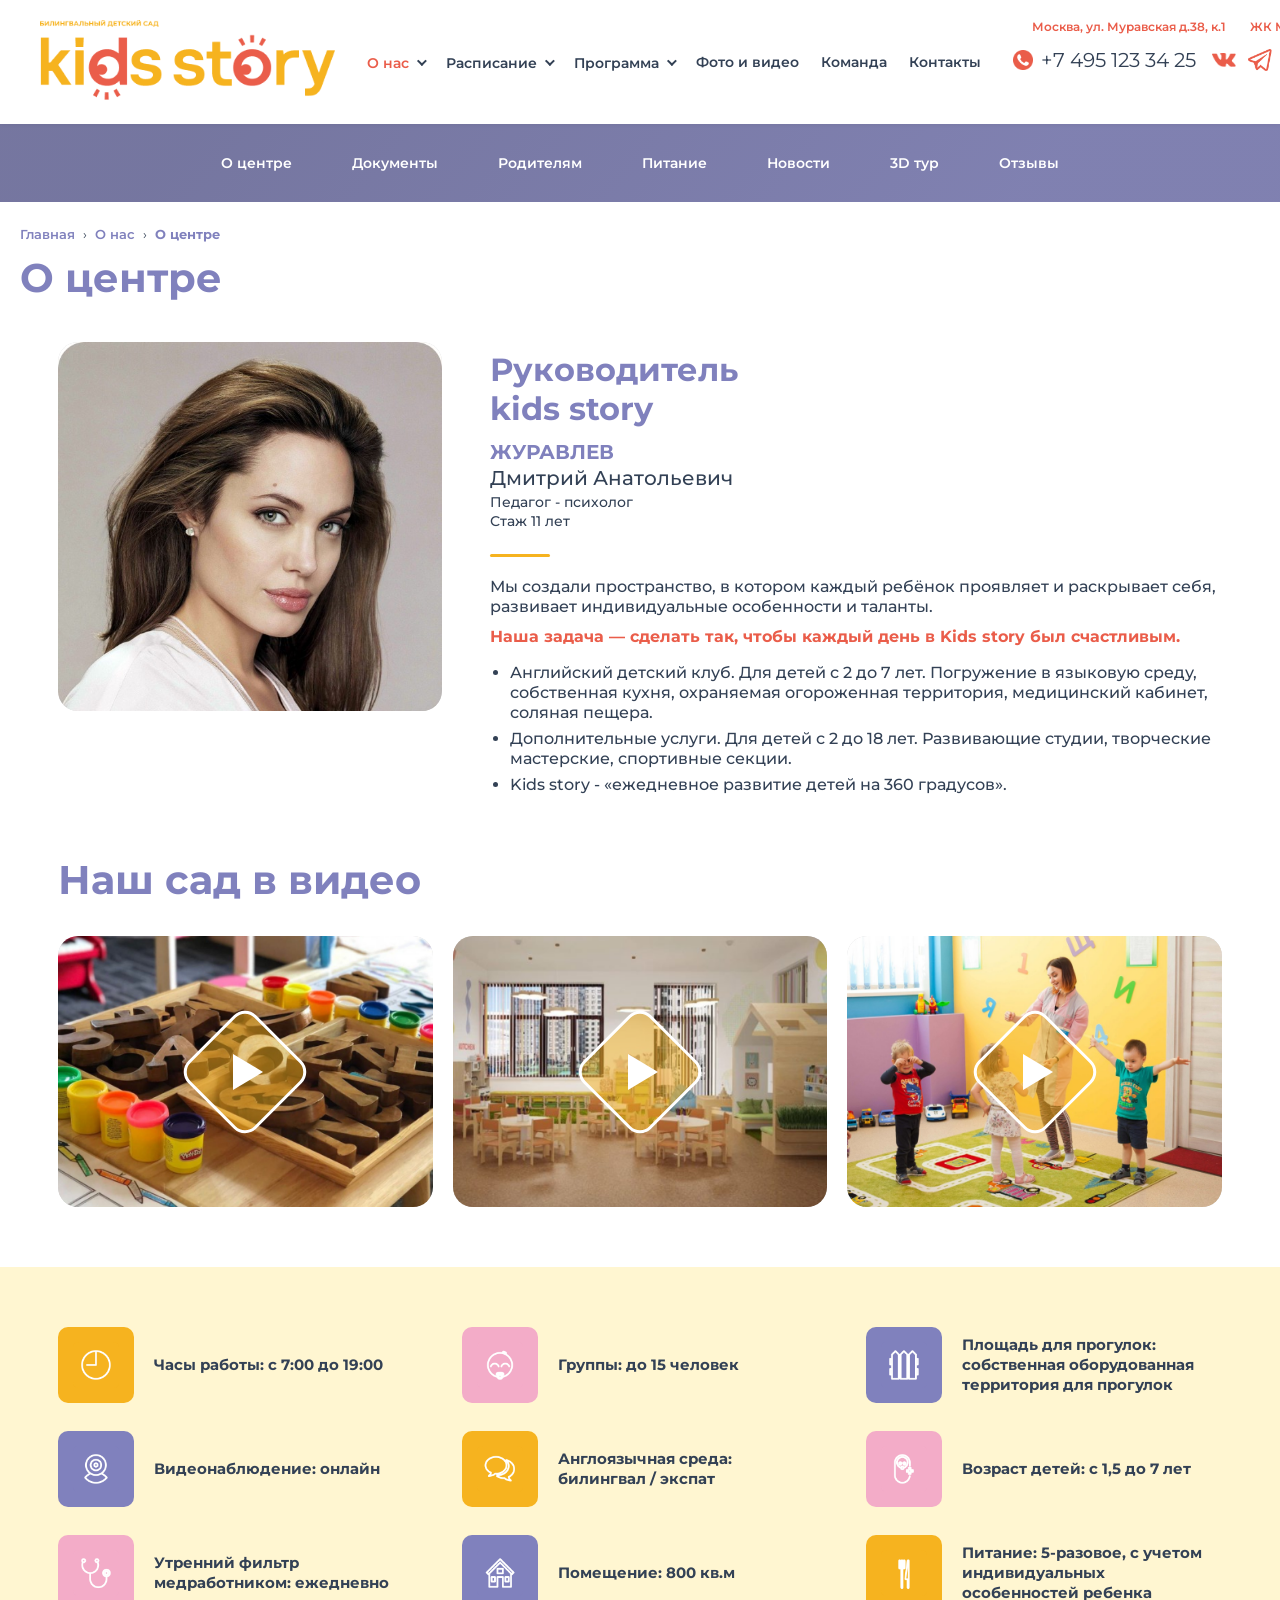
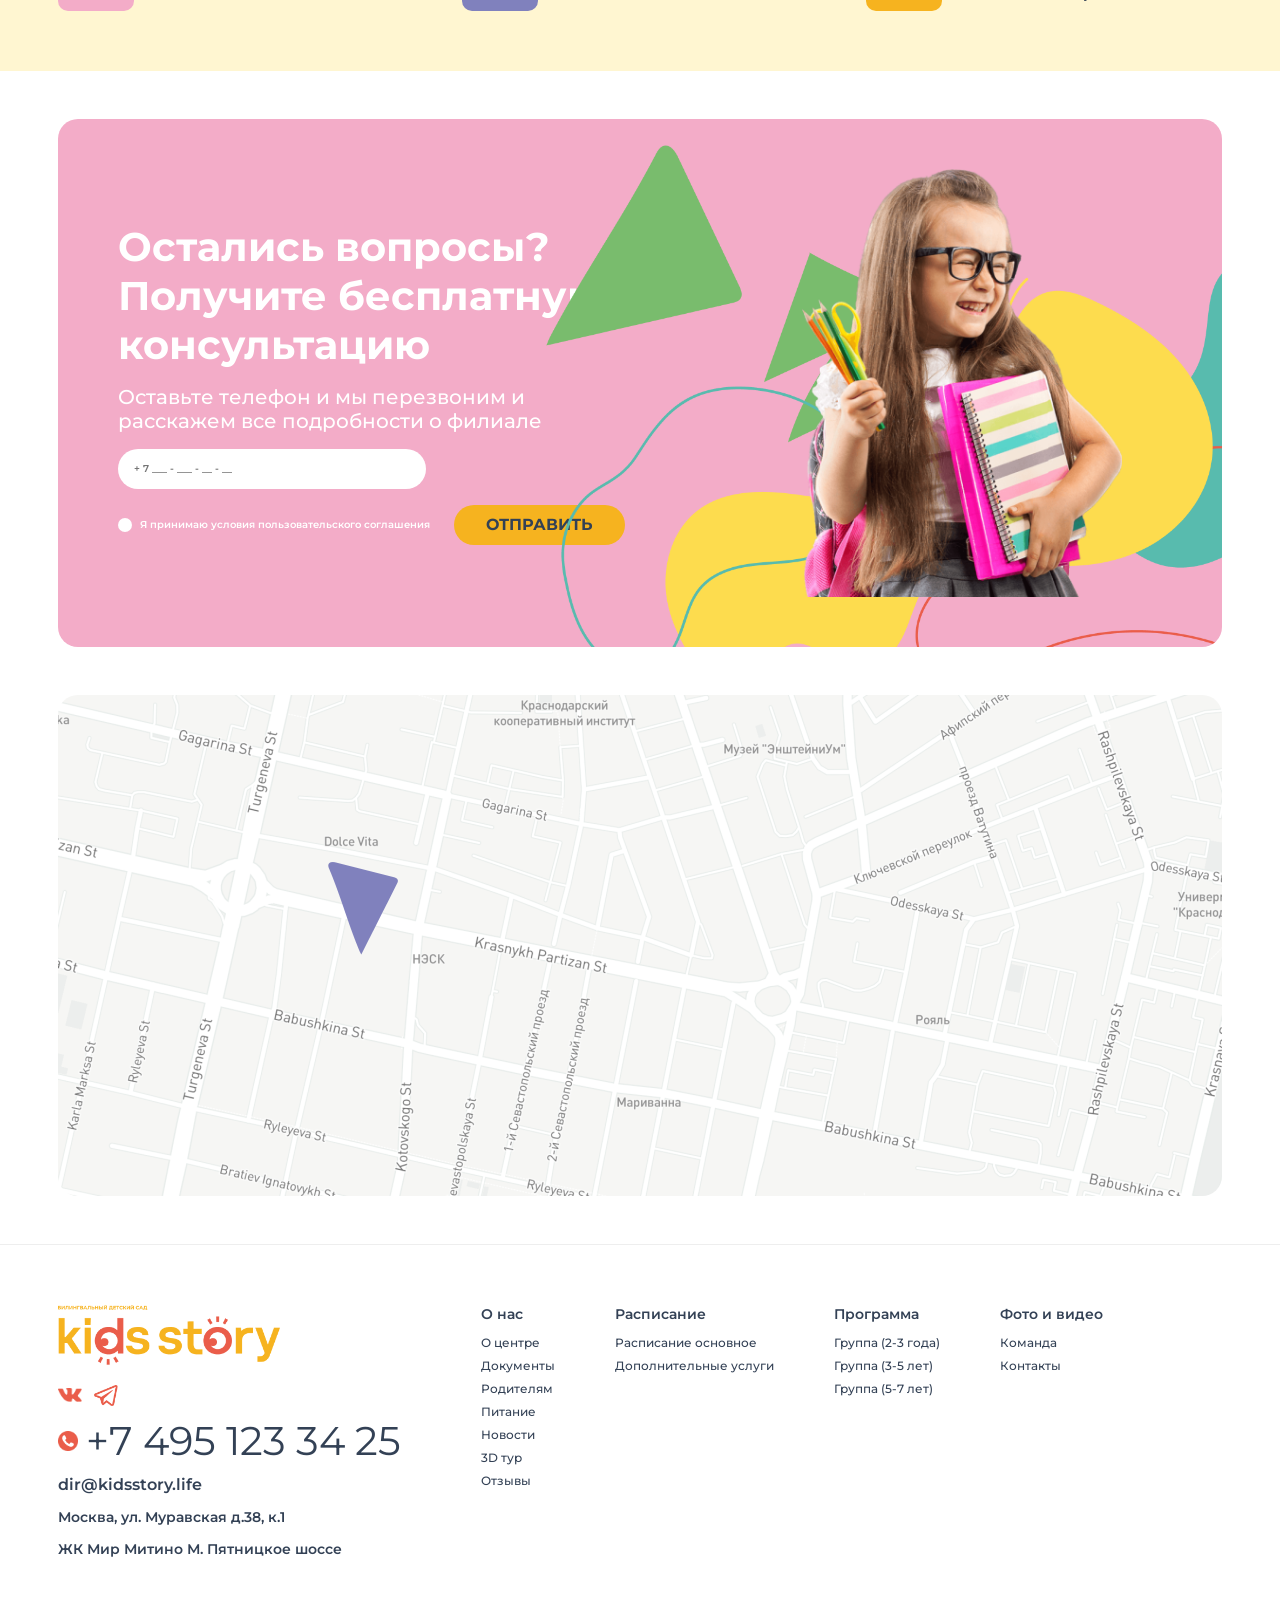
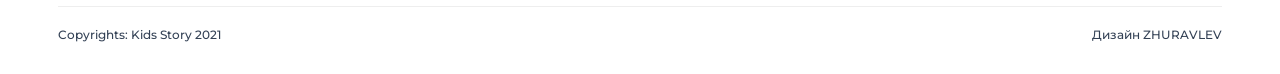
==== about.html @ 538273c3 "The website's home page has been rebuilt using DOM elements and JavaScript." ====
<!DOCTYPE html>
<html lang="ru">
  <head>
    <meta charset="UTF-8">
    <meta name="viewport" content="width=device-width, initial-scale=1.0">
    <title>О центре</title>
    <link rel="stylesheet" href="css/services.css">
    <link rel="stylesheet" href="css/about.css">
    <link
      href="https://fonts.googleapis.com/css2?family=Montserrat:wght@500;600;700&display=swap"
      rel="stylesheet">
  </head>
  <body>

    <header class="header">
      <div class="header-top">
        <div class="logo">
          <a href="index.html"><img src="images/logo.png" alt="Kids Story"></a>
        </div>
        <button class="burger" onclick="toggleMenu()"
          aria-label="Меню">&#9776;</button>
        <nav class="menu" id="mainMenu">
          <div class="menu-item has-dropdown">
            <a href="#" class="menu-link active-link">О нас<span
                class="arrow-line"></span></a>
            <div class="dropdown">
              <a href="about.html" class="dropdown-link">О центре</a>
            </div>
          </div>
          <div class="menu-item has-dropdown">
            <a href="#" class="menu-link">Расписание<span
                class="arrow-line"></span></a>
            <div class="dropdown">
              <a href="#" class="dropdown-link">Расписание основное</a>
              <a href="services.html" class="dropdown-link">Дополнительные
                услуги</a>
            </div>
          </div>
          <div class="menu-item has-dropdown">
            <a href="#" class="menu-link">Программа<span
                class="arrow-line"></span></a>
            <div class="dropdown">
              <a href="#" class="dropdown-link">Группа (2-3 года)</a>
              <a href="#" class="dropdown-link">Группа (3-5 лет)</a>
              <a href="#" class="dropdown-link">Группа (5-7 лет)</a>
            </div>
          </div>
          <a href="#" class="menu-link">Фото и видео</a>
          <a href="#" class="menu-link">Команда</a>
          <a href="#" class="menu-link">Контакты</a>
        </nav>
        <div class="header-right">
          <div class="header-addresses">
            <span class="address">Москва, ул. Муравская д.38, к.1</span>
            <span class="address">ЖК Мир Митино <span
                class="address-highlight address-highlight--blue">М. Пятницкое
                шоссе</span></span>
          </div>
          <div class="header-contacts">
            <div class="phone-block">
              <img src="images/phone-icon.png" alt class="phone-icon-img">
              <span class="phone">+7 495 123 34 25</span>
            </div>
            <div class="social-icons">
              <a href="#" class="social-link"><img src="images/vk-icon.png"
                  alt="VK" class="social-icon-img"></a>
              <a href="#" class="social-link"><img src="images/tg-icon.png"
                  alt="Telegram" class="social-icon-img"></a>
            </div>
            <a href="#" class="btn-signup">Записаться на экскурсию</a>
          </div>
          <div class="callback">
            <a href="#" class="callback-link">Заказать обратный звонок</a>
          </div>
        </div>
      </div>
    </header>

    <div class="subheader">
      <nav class="submenu">
        <a href="about.html" class="submenu-link">О центре</a>
        <a href="#" class="submenu-link">Документы</a>
        <a href="#" class="submenu-link">Родителям</a>
        <a href="#" class="submenu-link">Питание</a>
        <a href="#" class="submenu-link">Новости</a>
        <a href="#" class="submenu-link">3D тур</a>
        <a href="#" class="submenu-link">Отзывы</a>
      </nav>
    </div>

    <main>

      <section class="page-hero container">
        <div class="breadcrumb">
          <a href="index.html">Главная</a>
          <span>›</span>
          <a href="#">О нас</a>
          <span>›</span>
          <span class="breadcrumb-current">О центре</span>
        </div>
        <h1 class="page-title">О центре</h1>
      </section>

      <section class="director-section container">
        <div class="director-photo-wrap">
          <img src="images/team1.jpg" alt="Руководитель" class="director-photo">
        </div>
        <div class="director-info">
          <p class="director-role">Руководитель<br>kids story</p>
          <p class="director-name-last">ЖУРАВЛЕВ</p>
          <p class="director-name-first">Дмитрий Анатольевич</p>
          <p class="director-position">Педагог - психолог</p>
          <p class="director-exp">Стаж 11 лет</p>
          <div class="director-divider"></div>
          <p class="director-desc">Мы создали пространство, в котором каждый
            ребёнок проявляет и раскрывает себя, развивает индивидуальные
            особенности и таланты.</p>
          <p class="director-highlight">Наша задача — сделать так, чтобы каждый
            день в Kids story был счастливым.</p>
          <ul class="director-list">
            <li>Английский детский клуб. Для детей с 2 до 7 лет. Погружение в
              языковую среду, собственная кухня, охраняемая огороженная
              территория, медицинский кабинет, соляная пещера.</li>
            <li>Дополнительные услуги. Для детей с 2 до 18 лет. Развивающие
              студии, творческие мастерские, спортивные секции.</li>
            <li>Kids story - «ежедневное развитие детей на 360 градусов».</li>
          </ul>
        </div>
      </section>

      <section class="video-section container">
        <h2 class="section-heading">Наш сад в видео</h2>
        <div class="video-grid">
          <div class="video-card">
            <img src="images/vid1.png" alt="Видео 1">
            <div class="play-btn">
              <div class="play-diamond"></div>
              <div class="play-arrow"></div>
            </div>
          </div>
          <div class="video-card">
            <img src="images/vid2.png" alt="Видео 2">
            <div class="play-btn">
              <div class="play-diamond"></div>
              <div class="play-arrow"></div>
            </div>
          </div>
          <div class="video-card">
            <img src="images/vid3.png" alt="Видео 3">
            <div class="play-btn">
              <div class="play-diamond"></div>
              <div class="play-arrow"></div>
            </div>
          </div>
        </div>
      </section>

      <section class="about-features-wrap">
        <div class="about-features container">
          <div class="info-grid">
            <div class="info-item">
              <div class="info-icon info-icon--yellow"><img
                  src="images/icon-clock.png" alt></div>
              <span>Часы работы: с 7:00 до 19:00</span>
            </div>
            <div class="info-item">
              <div class="info-icon info-icon--pink"><img
                  src="images/icon-group.png" alt></div>
              <span>Группы: до 15 человек</span>
            </div>
            <div class="info-item">
              <div class="info-icon info-icon--purple"><img
                  src="images/icon-area.png" alt></div>
              <span>Площадь для прогулок: собственная оборудованная территория
                для прогулок</span>
            </div>
            <div class="info-item">
              <div class="info-icon info-icon--purple"><img
                  src="images/icon-camera.png" alt></div>
              <span>Видеонаблюдение: онлайн</span>
            </div>
            <div class="info-item">
              <div class="info-icon info-icon--yellow"><img
                  src="images/icon-english.png" alt></div>
              <span>Англоязычная среда: билингвал / экспат</span>
            </div>
            <div class="info-item">
              <div class="info-icon info-icon--pink"><img
                  src="images/icon-age.png" alt></div>
              <span>Возраст детей: с 1,5 до 7 лет</span>
            </div>
            <div class="info-item">
              <div class="info-icon info-icon--pink"><img
                  src="images/icon-medical.png" alt></div>
              <span>Утренний фильтр медработником: ежедневно</span>
            </div>
            <div class="info-item">
              <div class="info-icon info-icon--purple"><img
                  src="images/icon-building.png" alt></div>
              <span>Помещение: 800 кв.м</span>
            </div>
            <div class="info-item">
              <div class="info-icon info-icon--yellow"><img
                  src="images/icon-food.png" alt></div>
              <span>Питание: 5-разовое, с учетом индивидуальных особенностей
                ребенка</span>
            </div>
          </div>
        </div>
      </section>

      <section class="questions about-questions">
        <div class="questions-inner">
          <div class="questions-left">
            <h2 class="questions-title questions-title--white">Остались вопросы?
              Получите бесплатную консультацию</h2>
            <p class="questions-desc questions-desc--white">Оставьте телефон и
              мы перезвоним и расскажем все подробности о филиале</p>
            <input type="tel" class="questions-input"
              placeholder="+ 7 ___ - ___ - __ - __">
            <div class="questions-row">
              <div class="questions-checkbox" onclick="toggleCheckbox(this)">
                <span
                  class="checkbox-dot checkbox-dot--toggle checkbox-dot--white-empty"></span>
                <span class="checkbox-label">Я принимаю условия
                  пользовательского соглашения</span>
              </div>
              <button
                class="questions-btn questions-btn--yellow">ОТПРАВИТЬ</button>
            </div>
          </div>
          <div class="questions-right about-cta-right">
            <img src="images/shapes5.png" alt class="questions-shapes">
            <img src="images/girl3.png" alt class="questions-img">
          </div>
        </div>
      </section>

      <section class="map-section">
        <div class="map-wrap">
          <img src="images/map.png" alt="Карта" class="map-img">
        </div>
      </section>

    </main>

    <footer class="footer">
      <div class="footer-inner">
        <div class="footer-left">
          <div class="footer-logo">
            <a href="index.html"><img src="images/logo.png"
                alt="Kids Story"></a>
          </div>
          <div class="footer-social">
            <a href="#" class="social-link"><img src="images/vk-icon.png"
                alt="VK" class="social-icon-img"></a>
            <a href="#" class="social-link"><img src="images/tg-icon.png"
                alt="Telegram" class="social-icon-img"></a>
          </div>
          <div class="footer-phone-block">
            <img src="images/phone-icon.png" alt class="phone-icon-img">
            <span class="footer-phone">+7 495 123 34 25</span>
          </div>
          <p class="footer-email">dir@kidsstory.life</p>
          <p class="footer-addr">Москва, ул. Муравская д.38, к.1</p>
          <p class="footer-addr">ЖК Мир Митино М. Пятницкое шоссе</p>
        </div>
        <div class="footer-nav">
          <div class="footer-nav-col">
            <p class="footer-nav-title">О нас</p>
            <a href="about.html">О центре</a>
            <a href="#">Документы</a>
            <a href="#">Родителям</a>
            <a href="#">Питание</a>
            <a href="#">Новости</a>
            <a href="#">3D тур</a>
            <a href="#">Отзывы</a>
          </div>
          <div class="footer-nav-col">
            <p class="footer-nav-title">Расписание</p>
            <a href="#">Расписание основное</a>
            <a href="services.html">Дополнительные услуги</a>
          </div>
          <div class="footer-nav-col">
            <p class="footer-nav-title">Программа</p>
            <a href="#">Группа (2-3 года)</a>
            <a href="#">Группа (3-5 лет)</a>
            <a href="#">Группа (5-7 лет)</a>
          </div>
          <div class="footer-nav-col">
            <p class="footer-nav-title">Фото и видео</p>
            <a href="#">Команда</a>
            <a href="#">Контакты</a>
          </div>
        </div>
      </div>
      <div class="footer-bottom">
        <span>Copyrights: Kids Story 2021</span>
        <span>Дизайн ZHURAVLEV</span>
      </div>
    </footer>

    <script>
    function toggleCheckbox(el) {
      var dot = el.querySelector('.checkbox-dot--toggle');
      dot.classList.toggle('checkbox-dot--checked');
    }
    function toggleMenu() {
      document.getElementById('mainMenu').classList.toggle('open');
    }
    document.querySelectorAll('.menu-item').forEach(function(item) {
      var timeout;
      item.addEventListener('mouseenter', function() {
        clearTimeout(timeout);
        item.classList.add('open');
      });
      item.addEventListener('mouseleave', function() {
        timeout = setTimeout(function() {
          item.classList.remove('open');
        }, 100);
      });
    });
  </script>

  </body>
</html>
---- css/services.css ----
* {
  margin: 0;
  padding: 0;
  box-sizing: border-box;
}

body {
  font-family: 'Montserrat', sans-serif;
  background: #fff;
  color: #334155;
}

.container {
  max-width: 1670px;
  margin: 0 auto;
  padding: 0 58px;
}

.header {
  background: #fff;
  height: 124px;
  width: 100%;
  position: sticky;
  top: 0;
  z-index: 100;
  box-shadow: 0 1px 4px rgba(0, 0, 0, 0.06);
}

.header-top {
  display: flex;
  align-items: center;
  height: 124px;
  padding: 0 40px;
  gap: 32px;
  position: relative;
}

.logo img {
  height: 80px;
  width: auto;
}

.logo a {
  display: inline-block;
}

.burger {
  display: none;
  background: none;
  border: none;
  font-size: 28px;
  cursor: pointer;
  color: #334155;
  margin-left: auto;
  z-index: 110;
}

.menu {
  display: flex;
  align-items: center;
  gap: 22px;
  flex: 1;
}

.menu-link {
  font-weight: 600;
  font-size: 14px;
  color: #334155;
  text-decoration: none;
  display: inline-flex;
  align-items: center;
  gap: 4px;
  white-space: nowrap;
  transition: color 0.2s;
}

.menu-link:hover {
  color: #EA5D4A;
}

.arrow-line {
  display: inline-block;
  width: 7px;
  height: 7px;
  border-right: 2px solid #334155;
  border-bottom: 2px solid #334155;
  transform: rotate(45deg) translateY(-2px);
  transition: border-color 0.2s, transform 0.2s;
  margin-left: 4px;
  flex-shrink: 0;
}

.menu-link:hover .arrow-line {
  border-color: #EA5D4A;
}

.menu-item {
  position: relative;
}

.menu-item .menu-link {
  display: inline-flex;
  align-items: center;
  gap: 4px;
}

.menu-item.open .arrow-line {
  transform: rotate(225deg) translateY(2px);
  border-color: #EA5D4A;
}

.menu-item.open>.menu-link {
  color: #EA5D4A;
}

.dropdown {
  display: none;
  position: absolute;
  top: calc(100% + 8px);
  left: 0;
  background: #fff;
  border-radius: 12px;
  box-shadow: 0 8px 24px rgba(0, 0, 0, 0.12);
  padding: 6px 0;
  min-width: 200px;
  z-index: 300;
  flex-direction: column;
}

.menu-item.open .dropdown {
  display: flex;
}

.dropdown-link {
  display: block;
  padding: 10px 20px;
  font-weight: 600;
  font-size: 13px;
  color: #334155;
  text-decoration: none;
  white-space: nowrap;
  transition: color 0.15s, background 0.15s;
}

.dropdown-link:hover {
  color: #EA5D4A;
  background: #FFF6D1;
}

.header-right {
  display: flex;
  flex-direction: column;
  align-items: flex-end;
  gap: 4px;
  margin-left: auto;
}

.header-addresses {
  display: flex;
  gap: 24px;
  margin-bottom: 2px;
}

.address {
  font-weight: 600;
  font-size: 12px;
  color: #EA5D4A;
}

.address-highlight {
  font-weight: 700;
}

.address-highlight--blue {
  color: #0E95D3;
}

.header-contacts {
  display: flex;
  align-items: center;
  gap: 16px;
}

.phone-block {
  display: flex;
  align-items: center;
  gap: 8px;
}

.phone {
  font-size: 20px;
  font-weight: 400;
  color: #334155;
  white-space: nowrap;
}

.social-icons {
  display: flex;
  align-items: center;
  gap: 12px;
}

.social-link {
  display: inline-flex;
  align-items: center;
}

.btn-signup {
  display: inline-flex;
  align-items: center;
  justify-content: center;
  background: #8081BD;
  border-radius: 50px;
  padding: 0 20px;
  height: 40px;
  font-weight: 700;
  font-size: 12px;
  color: #fff;
  text-decoration: none;
  white-space: nowrap;
  transition: background 0.2s;
}

.btn-signup:hover {
  background: #EA5D4A;
}

.callback {
  margin-top: 2px;
}

.callback-link {
  font-weight: 700;
  font-size: 10px;
  color: #EA5D4A;
  text-decoration: none;
}

.callback-link:hover {
  text-decoration: underline;
}

.subheader {
  background: linear-gradient(130.83deg, rgba(83, 84, 136, 0.8) 14.95%, rgba(96, 97, 157, 0.8) 79.77%);
  height: 78px;
  width: 100%;
  display: flex;
  align-items: center;
  justify-content: center;
}

.submenu {
  display: flex;
  align-items: center;
  gap: 60px;
}

.submenu-link {
  font-weight: 600;
  font-size: 14px;
  color: #fff;
  text-decoration: none;
  white-space: nowrap;
  transition: opacity 0.2s;
}

.submenu-link:hover {
  opacity: 0.75;
}

.phone-icon-img {
  width: 20px;
  height: 20px;
  object-fit: contain;
}

.social-icon-img {
  width: 24px;
  height: 24px;
  object-fit: contain;
}

.page-hero {
  padding: 32px 0 28px;
  background: #fff;
}

.breadcrumb {
  display: flex;
  align-items: center;
  gap: 8px;
  font-size: 13px;
  color: #334155;
  margin-bottom: 12px;
}

.breadcrumb a {
  color: #8081BD;
  text-decoration: none;
  font-weight: 600;
}

.breadcrumb a:hover {
  text-decoration: underline;
}

.page-title {
  font-weight: 700;
  font-size: 40px;
  line-height: 1.2;
  color: #8081BD;
}

.services-full {
  padding: 0 0 0;
  margin-bottom: 80px;
}

.svc-grid {
  display: grid;
  grid-template-columns: repeat(3, 1fr);
  gap: 20px;
}

.svc-card {
  background: #FFF6D1;
  border-radius: 16px;
  overflow: hidden;
  display: flex;
  flex-direction: column;
  transition: transform 0.2s;
}

.svc-card:hover {
  transform: translateY(-4px);
}

.svc-photo {
  width: 100%;
  height: 240px;
  overflow: hidden;
  flex-shrink: 0;
  display: block;
  line-height: 0;
  font-size: 0;
}

.svc-photo img {
  width: 100%;
  height: 100%;
  object-fit: cover;
  object-position: center;
  display: block;
  vertical-align: top;
}

.svc-bottom {
  display: flex;
  align-items: flex-start;
  gap: 12px;
  padding: 18px;
  flex: 1;
}

.svc-icon {
  width: 60px;
  height: 60px;
  background: #FDDC4E;
  border-radius: 8px;
  flex-shrink: 0;
  display: flex;
  align-items: center;
  justify-content: center;
  overflow: hidden;
}

.svc-icon img {
  width: 40px;
  height: 40px;
  object-fit: contain;
}

.svc-info {
  flex: 1;
}

.svc-info h4 {
  font-weight: 700;
  font-size: 16px;
  color: #334155;
  margin-bottom: 6px;
}

.svc-info p {
  font-weight: 500;
  font-size: 13px;
  line-height: 18px;
  color: #334155;
}

.info-wave-wrap {
  background-image: url('../images/shape4.png');
  background-repeat: no-repeat;
  background-size: 100% 100%;
  padding: 80px 0 60px;
}

.wave-shape {
  display: none;
}

.info-section {
  display: none;
}

.info-grid {
  display: grid;
  grid-template-columns: repeat(3, 1fr);
  gap: 28px 48px;
}

.info-item {
  display: flex;
  align-items: center;
  gap: 20px;
  font-weight: 700;
  font-size: 15px;
  line-height: 1.35;
  color: #334155;
}

.info-icon {
  width: 76px;
  height: 76px;
  border-radius: 10px;
  flex-shrink: 0;
  display: flex;
  align-items: center;
  justify-content: center;
}

.info-icon img {
  width: 46px;
  height: 46px;
  object-fit: contain;
}

.info-icon--yellow {
  background: #F6B31F;
}

.info-icon--pink {
  background: #F3ACC8;
}

.info-icon--purple {
  background: #8081BD;
}

.questions {
  margin: 48px 58px;
  border-radius: 20px;
  overflow: hidden;
}

.questions--purple {
  background: #8081BD;
}

.questions-inner {
  display: flex;
  align-items: center;
  min-height: 385px;
  padding: 50px 60px;
  gap: 40px;
}

.questions-left {
  flex: 1;
  display: flex;
  flex-direction: column;
  gap: 16px;
}

.questions-title {
  font-weight: 700;
  font-size: 40px;
  line-height: 49px;
  color: #334155;
  max-width: 665px;
}

.questions-title--white {
  color: #fff;
}

.questions-desc {
  font-weight: 500;
  font-size: 20px;
  line-height: 24px;
  color: #334155;
  max-width: 442px;
}

.questions-desc--white {
  color: #fff;
}

.questions-input {
  width: 308px;
  height: 40px;
  border-radius: 50px;
  border: none;
  padding: 0 16px;
  font-family: 'Montserrat', sans-serif;
  font-weight: 600;
  font-size: 10px;
  color: #334155;
  background: #fff;
  outline: none;
}

.questions-row {
  display: flex;
  align-items: center;
  gap: 24px;
  flex-wrap: wrap;
}

.questions-checkbox {
  display: flex;
  align-items: center;
  gap: 8px;
  cursor: pointer;
}

.checkbox-dot {
  width: 12px;
  height: 12px;
  border-radius: 50px;
  flex-shrink: 0;
}

.checkbox-label {
  font-weight: 600;
  font-size: 10px;
  color: #fff;
}

.checkbox-dot--toggle {
  cursor: pointer;
  flex-shrink: 0;
}

.checkbox-dot--white-empty {
  width: 14px;
  height: 14px;
  border-radius: 50%;
  background: #fff;
  border: 2px solid rgba(255, 255, 255, 0.6);
}

.checkbox-dot--white-empty.checkbox-dot--checked {
  background: #EA5D4A;
  border-color: #EA5D4A;
  width: 10px;
  height: 10px;
  margin: 2px;
}

.questions-btn {
  height: 40px;
  border-radius: 50px;
  border: none;
  padding: 0 32px;
  font-family: 'Montserrat', sans-serif;
  font-weight: 700;
  font-size: 16px;
  cursor: pointer;
  transition: background 0.2s;
}

.questions-btn--yellow {
  background: #F6B31F;
  color: #334155;
}

.questions-btn--yellow:hover {
  background: #e0a418;
}

.questions-right {
  position: relative;
  width: 400px;
  flex-shrink: 0;
  display: flex;
  align-items: flex-end;
  justify-content: center;
}

.questions-img {
  width: 320px;
  object-fit: contain;
  position: relative;
  z-index: 2;
}

.questions-shapes {
  position: absolute;
  width: 1000px;
  top: -190px;
  pointer-events: none;
  z-index: 1;
}

.map-section {
  padding: 0 58px 48px;
}

.map-wrap {
  border-radius: 20px;
  overflow: hidden;
  width: 100%;
  height: 501px;
}

.map-img {
  width: 100%;
  height: 100%;
  object-fit: cover;
  display: block;
}

.footer {
  padding: 60px 58px 32px;
  border-top: 1px solid #eee;
}

.footer-inner {
  display: flex;
  gap: 80px;
  margin-bottom: 48px;
}

.footer-left {
  display: flex;
  flex-direction: column;
  gap: 14px;
  min-width: 260px;
}

.footer-logo img {
  height: 60px;
}

.footer-logo a {
  display: inline-block;
}

.footer-social {
  display: flex;
  gap: 12px;
}

.footer-phone-block {
  display: flex;
  align-items: center;
  gap: 8px;
}

.footer-phone {
  font-size: 40px;
  font-weight: 400;
  color: #334155;
  line-height: 1;
}

.footer-email {
  font-weight: 600;
  font-size: 16px;
  color: #334155;
}

.footer-addr {
  font-weight: 600;
  font-size: 14px;
  color: #334155;
}

.footer-nav {
  display: flex;
  gap: 60px;
  flex: 1;
}

.footer-nav-col {
  display: flex;
  flex-direction: column;
  gap: 8px;
}

.footer-nav-title {
  font-weight: 600;
  font-size: 14px;
  color: #334155;
  margin-bottom: 4px;
}

.footer-nav-col a {
  font-weight: 500;
  font-size: 12px;
  color: #334155;
  text-decoration: none;
  transition: color 0.2s;
}

.footer-nav-col a:hover {
  color: #EA5D4A;
}

.footer-bottom {
  display: flex;
  justify-content: space-between;
  font-weight: 500;
  font-size: 12px;
  color: #334155;
  border-top: 1px solid #eee;
  padding-top: 20px;
}

@media (max-width: 1280px) {
  .svc-grid {
    grid-template-columns: repeat(3, 1fr);
  }

  .info-grid {
    grid-template-columns: repeat(2, 1fr);
  }
}

@media (max-width: 1024px) {
  .container {
    padding: 0 24px;
  }

  .header-top {
    padding: 0 20px;
    gap: 16px;
  }

  .header-addresses {
    display: none;
  }

  .btn-signup {
    display: none;
  }

  .phone {
    font-size: 16px;
  }

  .submenu {
    gap: 24px;
    overflow-x: auto;
    padding: 0 16px;
    justify-content: flex-start;
  }

  .page-hero {
    padding: 24px 0 20px;
  }

  .page-title {
    font-size: 32px;
  }

  .svc-grid {
    grid-template-columns: repeat(2, 1fr);
  }

  .info-grid {
    grid-template-columns: repeat(2, 1fr);
  }

  .questions {
    margin: 0 24px 32px;
  }

  .questions-inner {
    padding: 32px 32px;
    flex-direction: column;
  }

  .questions-right {
    display: none;
  }

  .questions-title {
    font-size: 26px;
    line-height: 34px;
  }

  .questions-input {
    width: 100%;
  }

  .map-section {
    padding: 0 24px 32px;
  }

  .map-wrap {
    height: 360px;
  }

  .footer {
    padding: 40px 24px 24px;
  }

  .footer-inner {
    flex-direction: column;
    gap: 32px;
  }

  .footer-nav {
    flex-wrap: wrap;
    gap: 24px;
  }

  .footer-phone {
    font-size: 28px;
  }
}

@media (max-width: 768px) {
  .header {
    height: auto;
    min-height: 70px;
  }

  .header-top {
    height: auto;
    padding: 12px 16px;
    flex-wrap: wrap;
    gap: 8px;
    position: relative;
  }

  .logo img {
    height: 56px;
  }

  .burger {
    display: block;
  }

  .menu {
    display: none;
    position: absolute;
    top: 100%;
    left: 0;
    right: 0;
    flex-direction: column;
    align-items: flex-start;
    width: 100%;
    background: #fff;
    padding: 12px 0;
    gap: 0;
    border-top: 1px solid #eee;
    box-shadow: 0 8px 24px rgba(0, 0, 0, 0.12);
    z-index: 200;
  }

  .menu.open {
    display: flex;
  }

  .menu-link {
    padding: 10px 16px;
    width: 100%;
    border-bottom: 1px solid #f0f0f0;
  }

  .header-right {
    display: none;
  }

  .subheader {
    height: auto;
    padding: 12px 0;
  }

  .submenu-link {
    font-size: 12px;
  }

  .page-title {
    font-size: 26px;
  }

  .svc-grid {
    grid-template-columns: 1fr;
  }

  .info-grid {
    grid-template-columns: 1fr;
  }

  .questions {
    margin: 0 12px 24px;
  }

  .questions-inner {
    padding: 24px 20px;
  }

  .questions-title {
    font-size: 22px;
    line-height: 28px;
  }

  .questions-desc {
    font-size: 14px;
  }

  .map-wrap {
    height: 260px;
  }

  .footer-nav {
    flex-direction: column;
  }

  .footer-bottom {
    flex-direction: column;
    gap: 8px;
  }
}

@media (max-width: 480px) {
  .page-title {
    font-size: 22px;
  }

  .questions-title {
    font-size: 18px;
    line-height: 24px;
  }

  .questions-btn {
    padding: 0 20px;
    font-size: 13px;
  }

  .footer-phone {
    font-size: 18px;
  }
}
---- css/about.css ----
.director-section {
  display: flex;
  align-items: flex-start;
  gap: 48px;
  padding-top: 40px;
  padding-bottom: 60px;
}

.director-photo-wrap {
  flex-shrink: 0;
  width: 384px;
  height: 369px;
  border-radius: 20px;
  overflow: hidden;
  background: #D9D9D9;
}

.director-photo {
  width: 100%;
  height: 100%;
  object-fit: cover;
  object-position: center top;
  display: block;
}

.director-info {
  flex: 1;
  padding-top: 8px;
}

.director-role {
  font-weight: 700;
  font-size: 32px;
  line-height: 39px;
  color: #8081BD;
  margin-bottom: 12px;
}

.director-name-last {
  font-weight: 700;
  font-size: 20px;
  line-height: 24px;
  text-transform: uppercase;
  color: #8081BD;
  margin-bottom: 2px;
}

.director-name-first {
  font-weight: 500;
  font-size: 20px;
  line-height: 24px;
  color: #334155;
  margin-bottom: 4px;
}

.director-position {
  font-weight: 500;
  font-size: 14px;
  line-height: 17px;
  color: #334155;
  margin-bottom: 2px;
}

.director-exp {
  font-weight: 500;
  font-size: 14px;
  line-height: 17px;
  color: #334155;
  margin-bottom: 24px;
}

.director-divider {
  width: 60px;
  height: 3px;
  background: #F6B31F;
  border-radius: 2px;
  margin-bottom: 20px;
}

.director-desc {
  font-weight: 500;
  font-size: 16px;
  line-height: 20px;
  color: #334155;
  margin-bottom: 10px;
  max-width: 960px;
}

.director-highlight {
  font-weight: 700;
  font-size: 16px;
  line-height: 20px;
  color: #EA5D4A;
  margin-bottom: 16px;
  max-width: 960px;
}

.director-list {
  list-style: disc;
  padding-left: 20px;
  display: flex;
  flex-direction: column;
  gap: 6px;
}

.director-list li {
  font-weight: 500;
  font-size: 16px;
  line-height: 20px;
  color: #334155;
  max-width: 960px;
}

.video-section {
  padding-bottom: 60px;
}

.section-heading {
  font-weight: 700;
  font-size: 40px;
  line-height: 49px;
  color: #8081BD;
  margin-bottom: 32px;
}

.video-grid {
  display: grid;
  grid-template-columns: repeat(3, 1fr);
  gap: 20px;
}

.video-card {
  position: relative;
  border-radius: 20px;
  overflow: hidden;
  cursor: pointer;
  background: #D9D9D9;
  aspect-ratio: 460 / 333;
}

.video-card img {
  width: 100%;
  height: 100%;
  object-fit: cover;
  display: block;
  transition: transform 0.3s;
}

.video-card:hover img {
  transform: scale(1.04);
}

.page-hero {
  padding: 24px 20px 0px;
}

.play-btn {
  position: absolute;
  inset: 0;
  display: flex;
  align-items: center;
  justify-content: center;
  pointer-events: none;
}

.play-diamond {
  position: absolute;
  width: 96px;
  height: 96px;
  background: rgba(246, 179, 31, 0.48);
  border: 3px solid #fff;
  border-radius: 16px;
  transform: rotate(45deg);
}

.play-arrow {
  position: absolute;
  width: 0;
  height: 0;
  border-top: 18px solid transparent;
  border-bottom: 18px solid transparent;
  border-left: 30px solid #fff;
  margin-left: 6px;
  z-index: 2;
}

.about-features-wrap {
  background: #FFF6D1;
  padding: 60px 0;
}

.about-features .info-grid {
  display: grid;
  grid-template-columns: repeat(3, 1fr);
  gap: 28px 48px;
}

.about-features .info-item {
  display: flex;
  align-items: center;
  gap: 20px;
  font-weight: 700;
  font-size: 15px;
  line-height: 1.35;
  color: #334155;
}

.about-features .info-icon {
  width: 76px;
  height: 76px;
  border-radius: 10px;
  flex-shrink: 0;
  display: flex;
  align-items: center;
  justify-content: center;
}

.about-features .info-icon img {
  width: 46px;
  height: 46px;
  object-fit: contain;
}

.about-features .info-icon--yellow {
  background: #F6B31F;
}

.about-features .info-icon--pink {
  background: #F3ACC8;
}

.about-features .info-icon--purple {
  background: #8081BD;
}

.about-questions {
  margin: 48px 58px;
  border-radius: 20px;
  overflow: hidden;
  background: #F3ACC8;
}

.about-cta-right {
  display: flex;
}

.breadcrumb-current {
  color: #8081BD;
  font-weight: 700;
}

.active-link {
  color: #EA5D4A;
}

@media (max-width: 1024px) {
  .director-section {
    flex-direction: column;
    align-items: center;
  }

  .director-photo-wrap {
    width: 100%;
    max-width: 384px;
  }

  .video-grid {
    grid-template-columns: repeat(2, 1fr);
  }

  .about-features .info-grid {
    grid-template-columns: repeat(2, 1fr);
  }

  .about-questions {
    margin: 0 24px 32px;
  }

}

@media (max-width: 768px) {
  .director-section {
    gap: 24px;
  }

  .director-role {
    font-size: 22px;
  }

  .section-heading {
    font-size: 26px;
  }

  .video-grid {
    grid-template-columns: 1fr;
  }

  .about-features .info-grid {
    grid-template-columns: 1fr;
  }

  .about-questions {
    margin: 0 12px 24px;
  }
}

@media (max-width: 480px) {
  .director-role {
    font-size: 18px;
  }

  .section-heading {
    font-size: 20px;
  }
}
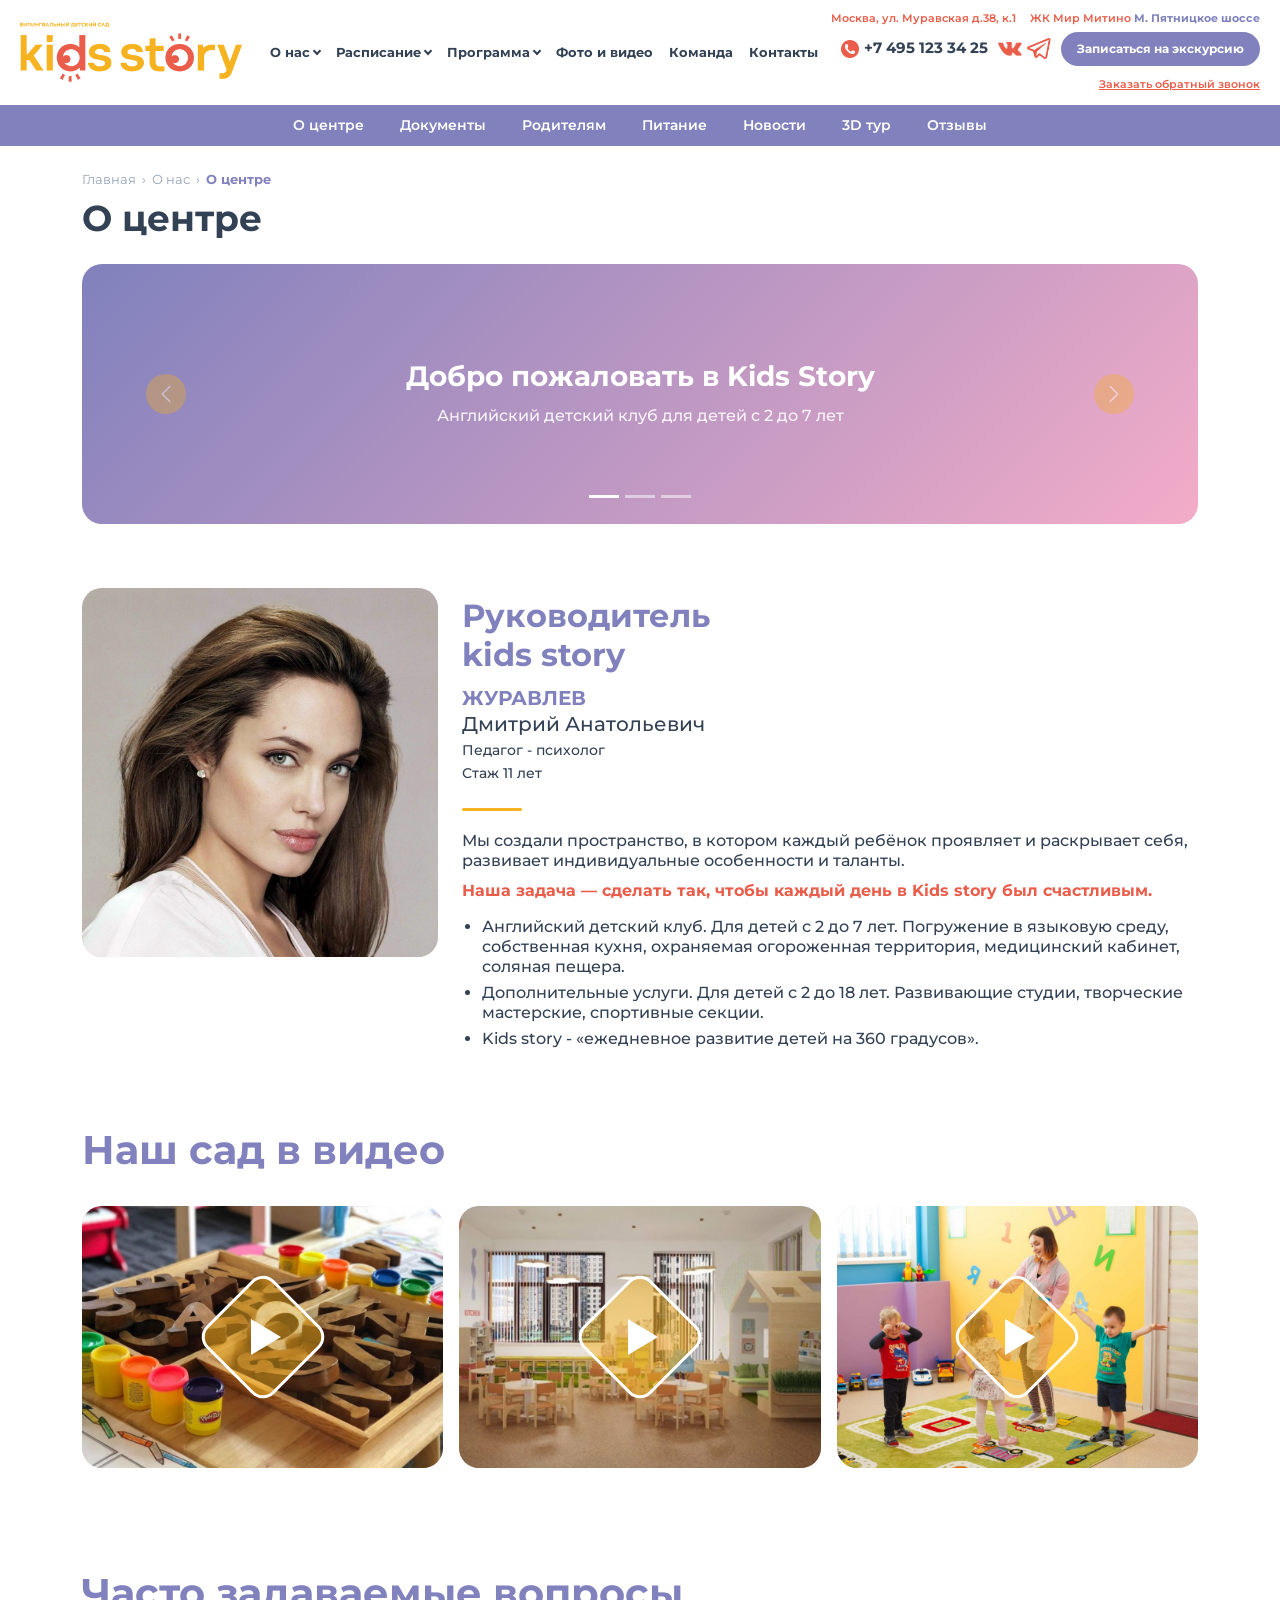
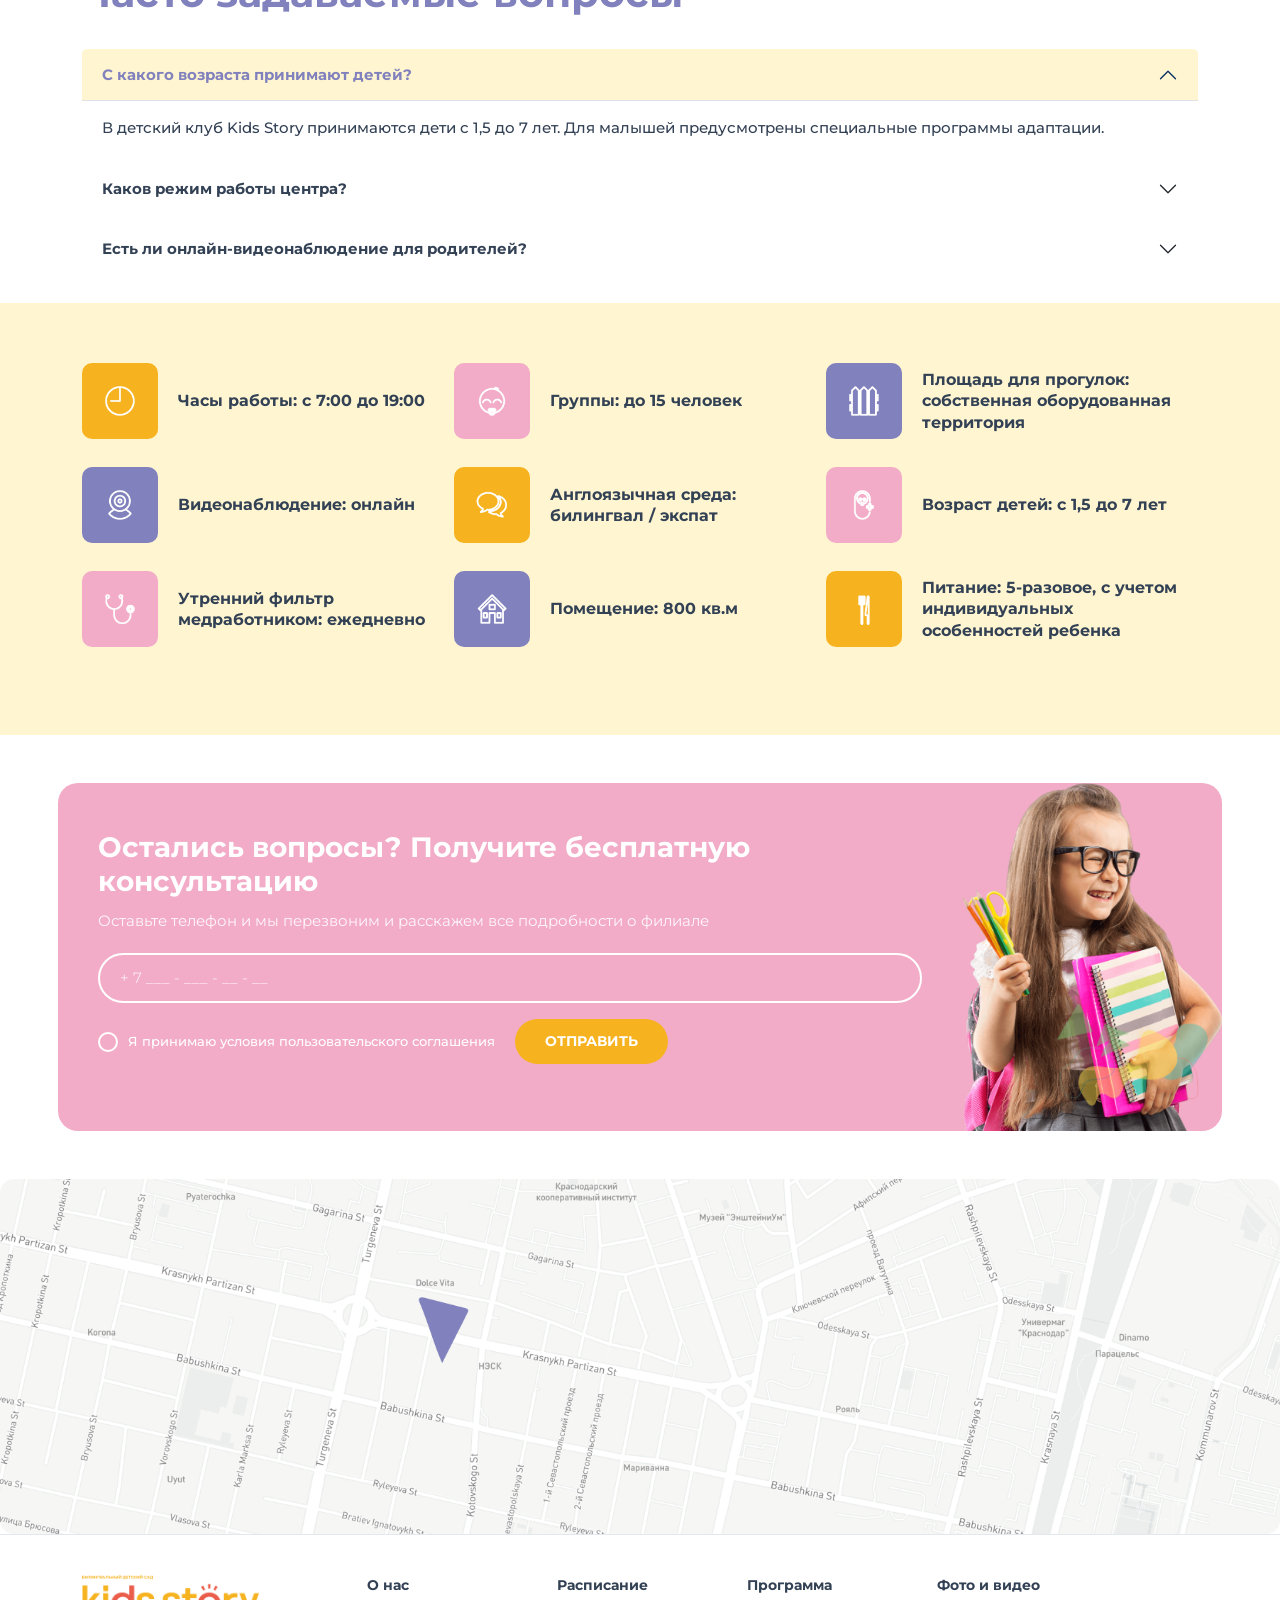
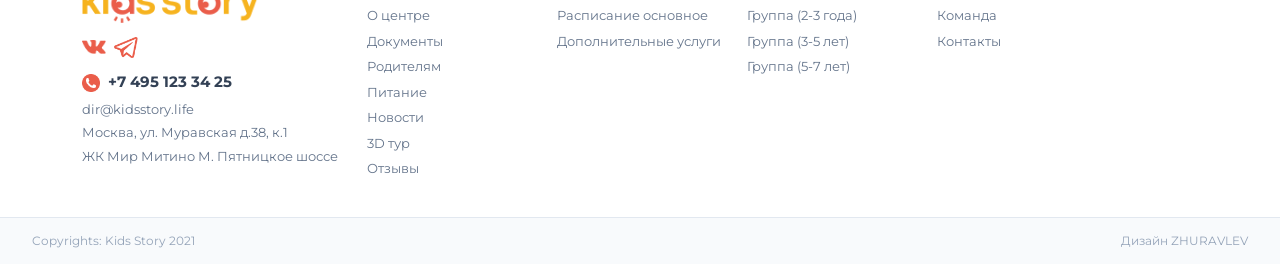
==== commit b94653ec: "All pages of the site were rewritten using Bootstrap" ====
--- a/about.html
+++ b/about.html
@@ -4,42 +4,199 @@
     <meta charset="UTF-8">
     <meta name="viewport" content="width=device-width, initial-scale=1.0">
     <title>О центре</title>
-    <link rel="stylesheet" href="css/services.css">
-    <link rel="stylesheet" href="css/about.css">
     <link
       href="https://fonts.googleapis.com/css2?family=Montserrat:wght@500;600;700&display=swap"
       rel="stylesheet">
+    <link
+      href="https://cdn.jsdelivr.net/npm/bootstrap@5.3.3/dist/css/bootstrap.min.css"
+      rel="stylesheet">
+    <style>
+    * { font-family: 'Montserrat', sans-serif; box-sizing: border-box; }
+    html, body { margin: 0; padding: 0; overflow-x: hidden; }
+
+    .header { background: #fff; box-shadow: 0 2px 8px rgba(0,0,0,0.07); }
+    .header-inner { display: flex; align-items: center; padding: 0 20px; min-height: 76px; gap: 0; }
+    .logo-wrap { flex-shrink: 0; margin-right: 20px; }
+    .logo-wrap img { height: 60px; display: block; }
+    .header-nav { flex: 1; display: flex; align-items: center; gap: 0; min-width: 0; }
+    .menu-item { position: relative; }
+    .menu-link { font-weight: 700; font-size: 13px; color: #334155; text-decoration: none; padding: 5px 8px; display: flex; align-items: center; gap: 4px; white-space: nowrap; }
+    .menu-link:hover { color: #EA5D4A; }
+    .active-link { color: #EA5D4A !important; }
+    .arrow-line { display: inline-block; width: 6px; height: 6px; border-right: 2px solid currentColor; border-bottom: 2px solid currentColor; transform: rotate(45deg); margin-top: -3px; flex-shrink: 0; }
+    .dropdown-bs { display: none; position: absolute; top: 100%; left: 0; background: #fff; box-shadow: 0 4px 16px rgba(0,0,0,0.12); border-radius: 10px; z-index: 200; min-width: 190px; padding: 8px 0; }
+    .menu-item.open .dropdown-bs { display: block; }
+    .dropdown-link { display: block; padding: 8px 18px; font-size: 13px; font-weight: 600; color: #334155; text-decoration: none; white-space: nowrap; }
+    .dropdown-link:hover { color: #EA5D4A; background: #FFF6D1; }
+    .header-right { display: flex; flex-direction: column; align-items: flex-end; gap: 5px; flex-shrink: 0; padding: 10px 0; }
+    .header-addresses { display: flex; gap: 14px; align-items: center; }
+    .address { font-size: 11px; color: #EA5D4A; font-weight: 600; white-space: nowrap; }
+    .address-highlight--blue { color: #8081BD; font-weight: 700; }
+    .header-contacts { display: flex; align-items: center; gap: 10px; }
+    .phone-block { display: flex; align-items: center; gap: 5px; }
+    .phone-icon-img { width: 18px; height: 18px; }
+    .phone { font-weight: 700; font-size: 15px; color: #334155; white-space: nowrap; }
+    .social-icons { display: flex; gap: 5px; align-items: center; }
+    .social-link { display: inline-flex; align-items: center; justify-content: center; flex-shrink: 0; }
+    .social-icon-img { width: 24px; height: 24px; object-fit: contain; flex-shrink: 0; }
+    .btn-signup { background: #8081BD; color: #fff; font-weight: 700; font-size: 12px; border-radius: 30px; padding: 8px 16px; text-decoration: none; white-space: nowrap; }
+    .btn-signup:hover { background: #6a6ba8; color: #fff; }
+    .callback-link { font-size: 11px; color: #EA5D4A; font-weight: 600; text-decoration: underline; white-space: nowrap; }
+    .burger { display: none; background: none; border: none; font-size: 24px; cursor: pointer; color: #334155; margin-left: auto; flex-shrink: 0; }
+    .mobile-menu { display: none; flex-direction: column; background: #fff; padding: 16px 24px; border-top: 1px solid #e2e8f0; }
+    .mobile-menu.open { display: flex; }
+    .mobile-menu .menu-link { padding: 10px 0; border-bottom: 1px solid #f1f5f9; font-size: 15px; }
+
+    .subheader { background: #8081BD; }
+    .submenu { display: flex; flex-wrap: wrap; justify-content: center; }
+    .submenu-link { color: #fff; font-weight: 600; font-size: 14px; padding: 10px 18px; text-decoration: none; white-space: nowrap; }
+    .submenu-link:hover { background: rgba(255,255,255,0.15); color: #fff; }
+
+    .breadcrumb-wrap { padding: 24px 0 0; }
+    .breadcrumb { display: flex; align-items: center; gap: 6px; font-size: 13px; color: #94a3b8; flex-wrap: wrap; background: none; padding: 0; margin: 0; }
+    .breadcrumb a { color: #94a3b8; text-decoration: none; }
+    .breadcrumb a:hover { color: #8081BD; }
+    .breadcrumb-current { color: #8081BD; font-weight: 700; }
+    .page-title { font-weight: 700; font-size: 36px; color: #334155; margin: 8px 0 0; }
+
+    .slide-wrap { margin-top: 16px; border-radius: 20px; overflow: hidden; }
+    .slide-item { background: linear-gradient(135deg, #8081BD 0%, #F3ACC8 100%); height: 260px; display: flex; align-items: center; justify-content: center; text-align: center; padding: 20px; }
+    .slide-item h3 { font-size: 28px; font-weight: 700; color: #fff; margin-bottom: 10px; }
+    .slide-item p { font-size: 16px; color: rgba(255,255,255,0.9); font-weight: 500; margin: 0; }
+    .carousel-control-prev-icon, .carousel-control-next-icon { background-color: rgba(246,179,31,0.7); border-radius: 50%; padding: 20px; background-size: 50%; }
+
+    .director-section { padding-top: 40px; padding-bottom: 60px; }
+    .director-photo-wrap { width: 100%; height: 369px; border-radius: 20px; overflow: hidden; background: #D9D9D9; }
+    .director-photo { width: 100%; height: 100%; object-fit: cover; object-position: center top; display: block; }
+    .director-info { padding-top: 8px; }
+    .director-role { font-weight: 700; font-size: 32px; line-height: 39px; color: #8081BD; margin-bottom: 12px; }
+    .director-name-last { font-weight: 700; font-size: 20px; line-height: 24px; text-transform: uppercase; color: #8081BD; margin-bottom: 2px; }
+    .director-name-first { font-weight: 500; font-size: 20px; line-height: 24px; color: #334155; margin-bottom: 4px; }
+    .director-position { font-weight: 500; font-size: 14px; color: #334155; margin-bottom: 2px; }
+    .director-exp { font-weight: 500; font-size: 14px; color: #334155; margin-bottom: 24px; }
+    .director-divider { width: 60px; height: 3px; background: #F6B31F; border-radius: 2px; margin-bottom: 20px; }
+    .director-desc { font-weight: 500; font-size: 16px; line-height: 20px; color: #334155; margin-bottom: 10px; }
+    .director-highlight { font-weight: 700; font-size: 16px; line-height: 20px; color: #EA5D4A; margin-bottom: 16px; }
+    .director-list { list-style: disc; padding-left: 20px; display: flex; flex-direction: column; gap: 6px; }
+    .director-list li { font-weight: 500; font-size: 16px; line-height: 20px; color: #334155; }
+
+    .video-section { padding-bottom: 60px; }
+    .section-heading { font-weight: 700; font-size: 40px; line-height: 49px; color: #8081BD; margin-bottom: 32px; }
+    .video-card { position: relative; border-radius: 20px; overflow: hidden; cursor: pointer; background: #D9D9D9; aspect-ratio: 460/333; }
+    .video-card img { width: 100%; height: 100%; object-fit: cover; display: block; transition: transform 0.3s; }
+    .video-card:hover img { transform: scale(1.04); }
+    .play-btn { position: absolute; inset: 0; display: flex; align-items: center; justify-content: center; pointer-events: none; }
+    .play-diamond { position: absolute; width: 96px; height: 96px; background: rgba(246,179,31,0.48); border: 3px solid #fff; border-radius: 16px; transform: rotate(45deg); }
+    .play-arrow { position: absolute; width: 0; height: 0; border-top: 18px solid transparent; border-bottom: 18px solid transparent; border-left: 30px solid #fff; margin-left: 6px; z-index: 2; }
+
+    .about-features-wrap { background: #FFF6D1; padding: 60px 0; }
+    .info-item { display: flex; align-items: center; gap: 20px; font-weight: 700; line-height: 1.35; color: #334155; margin-bottom: 28px; flex-wrap: nowrap; min-width: 0; }
+    .info-item span { min-width: 0; word-break: break-word; }
+    .info-icon { width: 76px; height: 76px; border-radius: 10px; flex-shrink: 0; display: flex; align-items: center; justify-content: center; }
+    .info-icon img { width: 46px; height: 46px; object-fit: contain; }
+    .info-icon--yellow { background: #F6B31F; }
+    .info-icon--pink { background: #F3ACC8; }
+    .info-icon--purple { background: #8081BD; }
+
+    .about-questions { margin: 48px 58px; border-radius: 20px; overflow: hidden; background: #F3ACC8; }
+    .questions-inner { display: flex; align-items: stretch; }
+    .questions-left { flex: 1; padding: 48px 40px; }
+    .questions-title--white { font-weight: 700; font-size: 28px; color: #fff; margin-bottom: 12px; }
+    .questions-desc--white { font-size: 15px; color: rgba(255,255,255,0.9); margin-bottom: 20px; }
+    .questions-input { width: 100%; border: 2px solid #fff; border-radius: 30px; padding: 12px 20px; font-size: 15px; background: transparent; color: #fff; outline: none; margin-bottom: 16px; font-family: inherit; }
+    .questions-input::placeholder { color: rgba(255,255,255,0.7); }
+    .questions-row { display: flex; align-items: center; gap: 20px; flex-wrap: wrap; }
+    .questions-checkbox { display: flex; align-items: center; gap: 10px; cursor: pointer; }
+    .checkbox-dot { width: 20px; height: 20px; border-radius: 50%; border: 2px solid #fff; flex-shrink: 0; display: inline-block; transition: background 0.2s; }
+    .checkbox-dot--checked { background: #fff; }
+    .checkbox-label { font-size: 13px; color: #fff; font-weight: 500; }
+    .questions-btn--yellow { background: #F6B31F; color: #fff; font-weight: 700; font-size: 14px; border: none; border-radius: 30px; padding: 12px 30px; cursor: pointer; white-space: nowrap; }
+    .questions-btn--yellow:hover { background: #e0a010; }
+    .questions-right { position: relative; min-width: 260px; display: flex; }
+    .questions-shapes { position: absolute; bottom: 0; right: 0; width: 180px; opacity: 0.5; }
+    .questions-img { width: 260px; object-fit: cover; object-position: top; }
+
+    .map-img { width: 100%; display: block; max-height: 420px; object-fit: cover; }
+
+    .footer { background: #fff; border-top: 1px solid #e2e8f0; padding-top: 40px; }
+    .footer-logo img { height: 48px; margin-bottom: 12px; }
+    .footer-social { display: flex; gap: 8px; margin-bottom: 12px; }
+    .footer-phone-block { display: flex; align-items: center; gap: 8px; margin-bottom: 6px; }
+    .footer-phone { font-weight: 700; font-size: 15px; color: #334155; }
+    .footer-email, .footer-addr { font-size: 13px; color: #64748b; margin-bottom: 4px; }
+    .footer-nav-title { font-weight: 700; font-size: 14px; color: #334155; margin-bottom: 10px; }
+    .footer-nav-col a { display: block; font-size: 13px; color: #64748b; text-decoration: none; margin-bottom: 6px; }
+    .footer-nav-col a:hover { color: #8081BD; }
+    .footer-bottom { background: #f8fafc; border-top: 1px solid #e2e8f0; padding: 14px 32px; display: flex; justify-content: space-between; flex-wrap: wrap; gap: 8px; font-size: 12px; color: #94a3b8; margin-top: 32px; }
+
+    .modal-header { background: #8081BD; }
+    .modal-title { color: #fff; font-weight: 700; }
+    .btn-close-white { filter: invert(1); }
+    .modal-body label { font-weight: 600; font-size: 14px; color: #334155; }
+    .modal-footer .btn-primary { background: #F6B31F; border-color: #F6B31F; font-weight: 700; border-radius: 30px; padding: 10px 28px; }
+    .modal-footer .btn-primary:hover { background: #e0a010; border-color: #e0a010; }
+
+    .faq-section { padding: 40px 0 20px; }
+    .accordion-button { font-weight: 700; font-size: 15px; color: #334155; }
+    .accordion-button:not(.collapsed) { color: #8081BD; background: #FFF6D1; }
+    .accordion-button:focus { box-shadow: none; }
+
+    @media (max-width: 1025px) {
+      .director-photo-wrap { height: auto; aspect-ratio: 4/3; }
+      .about-questions { margin: 0 24px 32px; }
+      .questions-right { display: none; }
+      .logo-wrap img { height: 40px; }
+      .menu-link { font-size: 8px;}
+    }
+    @media (max-width: 768px) {
+      .header-inner { padding: 10px 16px; min-height: auto; }
+      .header-nav { display: none !important; }
+      .burger { display: block; }
+      .header-right { display: none !important; }
+      .logo-wrap { margin-right: 0; }
+      .director-role { font-size: 22px; }
+      .section-heading { font-size: 26px; }
+      .about-questions { margin: 0 12px 24px; }
+      .questions-left { padding: 28px 20px; }
+      .questions-title--white { font-size: 20px; }
+    }
+    @media (max-width: 480px) {
+      .director-role { font-size: 18px; }
+      .section-heading { font-size: 20px; }
+      .page-title { font-size: 26px; }
+    }
+  </style>
   </head>
   <body>
 
     <header class="header">
-      <div class="header-top">
-        <div class="logo">
+      <div class="header-inner">
+        <div class="logo-wrap">
           <a href="index.html"><img src="images/logo.png" alt="Kids Story"></a>
         </div>
-        <button class="burger" onclick="toggleMenu()"
-          aria-label="Меню">&#9776;</button>
-        <nav class="menu" id="mainMenu">
-          <div class="menu-item has-dropdown">
-            <a href="#" class="menu-link active-link">О нас<span
+
+        <nav class="header-nav d-none d-lg-flex" id="mainMenu">
+          <div class="menu-item">
+            <a href="#" class="menu-link">О нас <span
                 class="arrow-line"></span></a>
-            <div class="dropdown">
+            <div class="dropdown-bs">
               <a href="about.html" class="dropdown-link">О центре</a>
-            </div>
-          </div>
-          <div class="menu-item has-dropdown">
-            <a href="#" class="menu-link">Расписание<span
+              <a href="parents.html" class="dropdown-link">Родителям</a>
+            </div>
+          </div>
+          <div class="menu-item">
+            <a href="#" class="menu-link">Расписание <span
                 class="arrow-line"></span></a>
-            <div class="dropdown">
+            <div class="dropdown-bs">
               <a href="#" class="dropdown-link">Расписание основное</a>
               <a href="services.html" class="dropdown-link">Дополнительные
                 услуги</a>
             </div>
           </div>
-          <div class="menu-item has-dropdown">
-            <a href="#" class="menu-link">Программа<span
+          <div class="menu-item">
+            <a href="#" class="menu-link">Программа <span
                 class="arrow-line"></span></a>
-            <div class="dropdown">
+            <div class="dropdown-bs">
               <a href="#" class="dropdown-link">Группа (2-3 года)</a>
               <a href="#" class="dropdown-link">Группа (3-5 лет)</a>
               <a href="#" class="dropdown-link">Группа (5-7 лет)</a>
@@ -49,12 +206,12 @@
           <a href="#" class="menu-link">Команда</a>
           <a href="#" class="menu-link">Контакты</a>
         </nav>
-        <div class="header-right">
+
+        <div class="header-right d-none d-lg-flex">
           <div class="header-addresses">
             <span class="address">Москва, ул. Муравская д.38, к.1</span>
             <span class="address">ЖК Мир Митино <span
-                class="address-highlight address-highlight--blue">М. Пятницкое
-                шоссе</span></span>
+                class="address-highlight--blue">М. Пятницкое шоссе</span></span>
           </div>
           <div class="header-contacts">
             <div class="phone-block">
@@ -67,169 +224,327 @@
               <a href="#" class="social-link"><img src="images/tg-icon.png"
                   alt="Telegram" class="social-icon-img"></a>
             </div>
-            <a href="#" class="btn-signup">Записаться на экскурсию</a>
-          </div>
-          <div class="callback">
+            <a href="#" class="btn-signup" data-bs-toggle="modal"
+              data-bs-target="#excursionModal">Записаться на экскурсию</a>
+          </div>
+          <div>
             <a href="#" class="callback-link">Заказать обратный звонок</a>
           </div>
         </div>
+
+        <button class="burger d-lg-none" onclick="toggleMobileMenu()"
+          aria-label="Меню">&#9776;</button>
+      </div>
+
+      <div class="mobile-menu d-lg-none" id="mobileMenu">
+        <a href="about.html" class="menu-link active-link">О центре</a>
+        <a href="parents.html" class="menu-link">Родителям</a>
+        <a href="#" class="menu-link">Расписание основное</a>
+        <a href="services.html" class="menu-link">Дополнительные услуги</a>
+        <a href="#" class="menu-link">Группа (2-3 года)</a>
+        <a href="#" class="menu-link">Группа (3-5 лет)</a>
+        <a href="#" class="menu-link">Группа (5-7 лет)</a>
+        <a href="#" class="menu-link">Фото и видео</a>
+        <a href="#" class="menu-link">Команда</a>
+        <a href="#" class="menu-link">Контакты</a>
+        <a href="#" class="btn-signup mt-2 d-inline-block"
+          data-bs-toggle="modal" data-bs-target="#excursionModal">Записаться на
+          экскурсию</a>
       </div>
     </header>
 
     <div class="subheader">
-      <nav class="submenu">
-        <a href="about.html" class="submenu-link">О центре</a>
-        <a href="#" class="submenu-link">Документы</a>
-        <a href="#" class="submenu-link">Родителям</a>
-        <a href="#" class="submenu-link">Питание</a>
-        <a href="#" class="submenu-link">Новости</a>
-        <a href="#" class="submenu-link">3D тур</a>
-        <a href="#" class="submenu-link">Отзывы</a>
-      </nav>
+      <div class="container-fluid px-3 px-md-4">
+        <nav class="submenu">
+          <a href="about.html" class="submenu-link">О центре</a>
+          <a href="#" class="submenu-link d-none d-sm-inline">Документы</a>
+          <a href="parents.html" class="submenu-link">Родителям</a>
+          <a href="#" class="submenu-link d-none d-md-inline">Питание</a>
+          <a href="#" class="submenu-link d-none d-md-inline">Новости</a>
+          <a href="#" class="submenu-link d-none d-lg-inline">3D тур</a>
+          <a href="#" class="submenu-link d-none d-lg-inline">Отзывы</a>
+        </nav>
+      </div>
     </div>
 
     <main>
 
-      <section class="page-hero container">
-        <div class="breadcrumb">
-          <a href="index.html">Главная</a>
-          <span>›</span>
-          <a href="#">О нас</a>
-          <span>›</span>
-          <span class="breadcrumb-current">О центре</span>
-        </div>
-        <h1 class="page-title">О центре</h1>
+      <div class="container">
+        <div class="breadcrumb-wrap">
+          <div class="breadcrumb">
+            <a href="index.html">Главная</a>
+            <span>›</span>
+            <a href="#">О нас</a>
+            <span>›</span>
+            <span class="breadcrumb-current">О центре</span>
+          </div>
+          <h1 class="page-title">О центре</h1>
+        </div>
+
+        <div class="slide-wrap my-4">
+          <div id="heroCarousel" class="carousel slide" data-bs-ride="carousel">
+            <div class="carousel-indicators">
+              <button type="button" data-bs-target="#heroCarousel"
+                data-bs-slide-to="0" class="active"></button>
+              <button type="button" data-bs-target="#heroCarousel"
+                data-bs-slide-to="1"></button>
+              <button type="button" data-bs-target="#heroCarousel"
+                data-bs-slide-to="2"></button>
+            </div>
+            <div class="carousel-inner">
+              <div class="carousel-item active">
+                <div class="slide-item">
+                  <div>
+                    <h3>Добро пожаловать в Kids Story</h3>
+                    <p>Английский детский клуб для детей с 2 до 7 лет</p>
+                  </div>
+                </div>
+              </div>
+              <div class="carousel-item">
+                <div class="slide-item">
+                  <div>
+                    <h3>Ежедневное развитие на 360°</h3>
+                    <p>Развивающие студии, творческие мастерские, спортивные
+                      секции</p>
+                  </div>
+                </div>
+              </div>
+              <div class="carousel-item">
+                <div class="slide-item">
+                  <div>
+                    <h3>Погружение в языковую среду</h3>
+                    <p>Билингвальное обучение, собственная кухня, медицинский
+                      кабинет</p>
+                  </div>
+                </div>
+              </div>
+            </div>
+            <button class="carousel-control-prev" type="button"
+              data-bs-target="#heroCarousel" data-bs-slide="prev">
+              <span class="carousel-control-prev-icon"></span>
+            </button>
+            <button class="carousel-control-next" type="button"
+              data-bs-target="#heroCarousel" data-bs-slide="next">
+              <span class="carousel-control-next-icon"></span>
+            </button>
+          </div>
+        </div>
+      </div>
+
+      <section class="director-section">
+        <div class="container">
+          <div class="row align-items-start g-4">
+            <div class="col-12 col-md-5 col-lg-4">
+              <div class="director-photo-wrap">
+                <img src="images/team1.jpg" alt="Руководитель"
+                  class="director-photo">
+              </div>
+            </div>
+            <div class="col-12 col-md-7 col-lg-8">
+              <div class="director-info">
+                <p class="director-role">Руководитель<br>kids story</p>
+                <p class="director-name-last">ЖУРАВЛЕВ</p>
+                <p class="director-name-first">Дмитрий Анатольевич</p>
+                <p class="director-position">Педагог - психолог</p>
+                <p class="director-exp">Стаж 11 лет</p>
+                <div class="director-divider"></div>
+                <p class="director-desc">Мы создали пространство, в котором
+                  каждый ребёнок проявляет и раскрывает себя, развивает
+                  индивидуальные особенности и таланты.</p>
+                <p class="director-highlight">Наша задача — сделать так, чтобы
+                  каждый день в Kids story был счастливым.</p>
+                <ul class="director-list">
+                  <li>Английский детский клуб. Для детей с 2 до 7 лет.
+                    Погружение в языковую среду, собственная кухня, охраняемая
+                    огороженная территория, медицинский кабинет, соляная
+                    пещера.</li>
+                  <li>Дополнительные услуги. Для детей с 2 до 18 лет.
+                    Развивающие студии, творческие мастерские, спортивные
+                    секции.</li>
+                  <li>Kids story - «ежедневное развитие детей на 360
+                    градусов».</li>
+                </ul>
+              </div>
+            </div>
+          </div>
+        </div>
       </section>
 
-      <section class="director-section container">
-        <div class="director-photo-wrap">
-          <img src="images/team1.jpg" alt="Руководитель" class="director-photo">
-        </div>
-        <div class="director-info">
-          <p class="director-role">Руководитель<br>kids story</p>
-          <p class="director-name-last">ЖУРАВЛЕВ</p>
-          <p class="director-name-first">Дмитрий Анатольевич</p>
-          <p class="director-position">Педагог - психолог</p>
-          <p class="director-exp">Стаж 11 лет</p>
-          <div class="director-divider"></div>
-          <p class="director-desc">Мы создали пространство, в котором каждый
-            ребёнок проявляет и раскрывает себя, развивает индивидуальные
-            особенности и таланты.</p>
-          <p class="director-highlight">Наша задача — сделать так, чтобы каждый
-            день в Kids story был счастливым.</p>
-          <ul class="director-list">
-            <li>Английский детский клуб. Для детей с 2 до 7 лет. Погружение в
-              языковую среду, собственная кухня, охраняемая огороженная
-              территория, медицинский кабинет, соляная пещера.</li>
-            <li>Дополнительные услуги. Для детей с 2 до 18 лет. Развивающие
-              студии, творческие мастерские, спортивные секции.</li>
-            <li>Kids story - «ежедневное развитие детей на 360 градусов».</li>
-          </ul>
+      <section class="video-section">
+        <div class="container">
+          <h2 class="section-heading">Наш сад в видео</h2>
+          <div class="row g-3">
+            <div class="col-12 col-md-6 col-lg-4">
+              <div class="video-card">
+                <img src="images/vid1.png" alt="Видео 1">
+                <div class="play-btn">
+                  <div class="play-diamond"></div>
+                  <div class="play-arrow"></div>
+                </div>
+              </div>
+            </div>
+            <div class="col-12 col-md-6 col-lg-4">
+              <div class="video-card">
+                <img src="images/vid2.png" alt="Видео 2">
+                <div class="play-btn">
+                  <div class="play-diamond"></div>
+                  <div class="play-arrow"></div>
+                </div>
+              </div>
+            </div>
+            <div class="col-12 col-md-6 col-lg-4">
+              <div class="video-card">
+                <img src="images/vid3.png" alt="Видео 3">
+                <div class="play-btn">
+                  <div class="play-diamond"></div>
+                  <div class="play-arrow"></div>
+                </div>
+              </div>
+            </div>
+          </div>
         </div>
       </section>
 
-      <section class="video-section container">
-        <h2 class="section-heading">Наш сад в видео</h2>
-        <div class="video-grid">
-          <div class="video-card">
-            <img src="images/vid1.png" alt="Видео 1">
-            <div class="play-btn">
-              <div class="play-diamond"></div>
-              <div class="play-arrow"></div>
-            </div>
-          </div>
-          <div class="video-card">
-            <img src="images/vid2.png" alt="Видео 2">
-            <div class="play-btn">
-              <div class="play-diamond"></div>
-              <div class="play-arrow"></div>
-            </div>
-          </div>
-          <div class="video-card">
-            <img src="images/vid3.png" alt="Видео 3">
-            <div class="play-btn">
-              <div class="play-diamond"></div>
-              <div class="play-arrow"></div>
+      <section class="faq-section d-none d-md-block">
+        <div class="container">
+          <h2 class="section-heading">Часто задаваемые вопросы</h2>
+          <div class="accordion" id="faqAccordion">
+            <div class="accordion-item border-0 mb-2">
+              <h2 class="accordion-header">
+                <button class="accordion-button" type="button"
+                  data-bs-toggle="collapse" data-bs-target="#faq1">С какого
+                  возраста принимают детей?</button>
+              </h2>
+              <div id="faq1" class="accordion-collapse collapse show"
+                data-bs-parent="#faqAccordion">
+                <div class="accordion-body"
+                  style="font-size:15px;color:#334155;font-weight:500;">В
+                  детский клуб Kids Story принимаются дети с 1,5 до 7 лет. Для
+                  малышей предусмотрены специальные программы адаптации.</div>
+              </div>
+            </div>
+            <div class="accordion-item border-0 mb-2">
+              <h2 class="accordion-header">
+                <button class="accordion-button collapsed" type="button"
+                  data-bs-toggle="collapse" data-bs-target="#faq2">Каков режим
+                  работы центра?</button>
+              </h2>
+              <div id="faq2" class="accordion-collapse collapse"
+                data-bs-parent="#faqAccordion">
+                <div class="accordion-body"
+                  style="font-size:15px;color:#334155;font-weight:500;">Центр
+                  работает с 7:00 до 19:00 ежедневно, кроме воскресенья.</div>
+              </div>
+            </div>
+            <div class="accordion-item border-0 mb-2">
+              <h2 class="accordion-header">
+                <button class="accordion-button collapsed" type="button"
+                  data-bs-toggle="collapse" data-bs-target="#faq3">Есть ли
+                  онлайн-видеонаблюдение для родителей?</button>
+              </h2>
+              <div id="faq3" class="accordion-collapse collapse"
+                data-bs-parent="#faqAccordion">
+                <div class="accordion-body"
+                  style="font-size:15px;color:#334155;font-weight:500;">Да, в
+                  центре установлены камеры видеонаблюдения с онлайн-доступом
+                  для родителей.</div>
+              </div>
             </div>
           </div>
         </div>
       </section>
 
       <section class="about-features-wrap">
-        <div class="about-features container">
-          <div class="info-grid">
-            <div class="info-item">
-              <div class="info-icon info-icon--yellow"><img
-                  src="images/icon-clock.png" alt></div>
-              <span>Часы работы: с 7:00 до 19:00</span>
-            </div>
-            <div class="info-item">
-              <div class="info-icon info-icon--pink"><img
-                  src="images/icon-group.png" alt></div>
-              <span>Группы: до 15 человек</span>
-            </div>
-            <div class="info-item">
-              <div class="info-icon info-icon--purple"><img
-                  src="images/icon-area.png" alt></div>
-              <span>Площадь для прогулок: собственная оборудованная территория
-                для прогулок</span>
-            </div>
-            <div class="info-item">
-              <div class="info-icon info-icon--purple"><img
-                  src="images/icon-camera.png" alt></div>
-              <span>Видеонаблюдение: онлайн</span>
-            </div>
-            <div class="info-item">
-              <div class="info-icon info-icon--yellow"><img
-                  src="images/icon-english.png" alt></div>
-              <span>Англоязычная среда: билингвал / экспат</span>
-            </div>
-            <div class="info-item">
-              <div class="info-icon info-icon--pink"><img
-                  src="images/icon-age.png" alt></div>
-              <span>Возраст детей: с 1,5 до 7 лет</span>
-            </div>
-            <div class="info-item">
-              <div class="info-icon info-icon--pink"><img
-                  src="images/icon-medical.png" alt></div>
-              <span>Утренний фильтр медработником: ежедневно</span>
-            </div>
-            <div class="info-item">
-              <div class="info-icon info-icon--purple"><img
-                  src="images/icon-building.png" alt></div>
-              <span>Помещение: 800 кв.м</span>
-            </div>
-            <div class="info-item">
-              <div class="info-icon info-icon--yellow"><img
-                  src="images/icon-food.png" alt></div>
-              <span>Питание: 5-разовое, с учетом индивидуальных особенностей
-                ребенка</span>
+        <div class="container">
+          <div class="row g-0">
+            <div class="col-12 col-sm-6 col-lg-4">
+              <div class="info-item">
+                <div class="info-icon info-icon--yellow"><img
+                    src="images/icon-clock.png" alt></div>
+                <span>Часы работы: с 7:00 до 19:00</span>
+              </div>
+            </div>
+            <div class="col-12 col-sm-6 col-lg-4">
+              <div class="info-item">
+                <div class="info-icon info-icon--pink"><img
+                    src="images/icon-group.png" alt></div>
+                <span>Группы: до 15 человек</span>
+              </div>
+            </div>
+            <div class="col-12 col-sm-6 col-lg-4">
+              <div class="info-item">
+                <div class="info-icon info-icon--purple"><img
+                    src="images/icon-area.png" alt></div>
+                <span>Площадь для прогулок: собственная оборудованная
+                  территория</span>
+              </div>
+            </div>
+            <div class="col-12 col-sm-6 col-lg-4">
+              <div class="info-item">
+                <div class="info-icon info-icon--purple"><img
+                    src="images/icon-camera.png" alt></div>
+                <span>Видеонаблюдение: онлайн</span>
+              </div>
+            </div>
+            <div class="col-12 col-sm-6 col-lg-4">
+              <div class="info-item">
+                <div class="info-icon info-icon--yellow"><img
+                    src="images/icon-english.png" alt></div>
+                <span>Англоязычная среда: билингвал / экспат</span>
+              </div>
+            </div>
+            <div class="col-12 col-sm-6 col-lg-4">
+              <div class="info-item">
+                <div class="info-icon info-icon--pink"><img
+                    src="images/icon-age.png" alt></div>
+                <span>Возраст детей: с 1,5 до 7 лет</span>
+              </div>
+            </div>
+            <div class="col-12 col-sm-6 col-lg-4">
+              <div class="info-item">
+                <div class="info-icon info-icon--pink"><img
+                    src="images/icon-medical.png" alt></div>
+                <span>Утренний фильтр медработником: ежедневно</span>
+              </div>
+            </div>
+            <div class="col-12 col-sm-6 col-lg-4">
+              <div class="info-item">
+                <div class="info-icon info-icon--purple"><img
+                    src="images/icon-building.png" alt></div>
+                <span>Помещение: 800 кв.м</span>
+              </div>
+            </div>
+            <div class="col-12 col-sm-6 col-lg-4">
+              <div class="info-item">
+                <div class="info-icon info-icon--yellow"><img
+                    src="images/icon-food.png" alt></div>
+                <span>Питание: 5-разовое, с учетом индивидуальных особенностей
+                  ребенка</span>
+              </div>
             </div>
           </div>
         </div>
       </section>
 
-      <section class="questions about-questions">
+      <section class="about-questions">
         <div class="questions-inner">
           <div class="questions-left">
-            <h2 class="questions-title questions-title--white">Остались вопросы?
-              Получите бесплатную консультацию</h2>
-            <p class="questions-desc questions-desc--white">Оставьте телефон и
-              мы перезвоним и расскажем все подробности о филиале</p>
+            <h2 class="questions-title--white">Остались вопросы? Получите
+              бесплатную консультацию</h2>
+            <p class="questions-desc--white">Оставьте телефон и мы перезвоним и
+              расскажем все подробности о филиале</p>
             <input type="tel" class="questions-input"
               placeholder="+ 7 ___ - ___ - __ - __">
             <div class="questions-row">
               <div class="questions-checkbox" onclick="toggleCheckbox(this)">
-                <span
-                  class="checkbox-dot checkbox-dot--toggle checkbox-dot--white-empty"></span>
+                <span class="checkbox-dot checkbox-dot--toggle"></span>
                 <span class="checkbox-label">Я принимаю условия
                   пользовательского соглашения</span>
               </div>
-              <button
-                class="questions-btn questions-btn--yellow">ОТПРАВИТЬ</button>
-            </div>
-          </div>
-          <div class="questions-right about-cta-right">
+              <button class="questions-btn--yellow">ОТПРАВИТЬ</button>
+            </div>
+          </div>
+          <div class="questions-right d-none d-lg-flex">
             <img src="images/shapes5.png" alt class="questions-shapes">
             <img src="images/girl3.png" alt class="questions-img">
           </div>
@@ -245,52 +560,60 @@
     </main>
 
     <footer class="footer">
-      <div class="footer-inner">
-        <div class="footer-left">
-          <div class="footer-logo">
-            <a href="index.html"><img src="images/logo.png"
-                alt="Kids Story"></a>
-          </div>
-          <div class="footer-social">
-            <a href="#" class="social-link"><img src="images/vk-icon.png"
-                alt="VK" class="social-icon-img"></a>
-            <a href="#" class="social-link"><img src="images/tg-icon.png"
-                alt="Telegram" class="social-icon-img"></a>
-          </div>
-          <div class="footer-phone-block">
-            <img src="images/phone-icon.png" alt class="phone-icon-img">
-            <span class="footer-phone">+7 495 123 34 25</span>
-          </div>
-          <p class="footer-email">dir@kidsstory.life</p>
-          <p class="footer-addr">Москва, ул. Муравская д.38, к.1</p>
-          <p class="footer-addr">ЖК Мир Митино М. Пятницкое шоссе</p>
-        </div>
-        <div class="footer-nav">
-          <div class="footer-nav-col">
-            <p class="footer-nav-title">О нас</p>
-            <a href="about.html">О центре</a>
-            <a href="#">Документы</a>
-            <a href="#">Родителям</a>
-            <a href="#">Питание</a>
-            <a href="#">Новости</a>
-            <a href="#">3D тур</a>
-            <a href="#">Отзывы</a>
-          </div>
-          <div class="footer-nav-col">
-            <p class="footer-nav-title">Расписание</p>
-            <a href="#">Расписание основное</a>
-            <a href="services.html">Дополнительные услуги</a>
-          </div>
-          <div class="footer-nav-col">
-            <p class="footer-nav-title">Программа</p>
-            <a href="#">Группа (2-3 года)</a>
-            <a href="#">Группа (3-5 лет)</a>
-            <a href="#">Группа (5-7 лет)</a>
-          </div>
-          <div class="footer-nav-col">
-            <p class="footer-nav-title">Фото и видео</p>
-            <a href="#">Команда</a>
-            <a href="#">Контакты</a>
+      <div class="container">
+        <div class="row g-4">
+          <div class="col-12 col-md-4 col-lg-3">
+            <div class="footer-logo">
+              <a href="index.html"><img src="images/logo.png"
+                  alt="Kids Story"></a>
+            </div>
+            <div class="footer-social">
+              <a href="#" class="social-link"><img src="images/vk-icon.png"
+                  alt="VK" class="social-icon-img"></a>
+              <a href="#" class="social-link"><img src="images/tg-icon.png"
+                  alt="Telegram" class="social-icon-img"></a>
+            </div>
+            <div class="footer-phone-block">
+              <img src="images/phone-icon.png" alt class="phone-icon-img">
+              <span class="footer-phone">+7 495 123 34 25</span>
+            </div>
+            <p class="footer-email">dir@kidsstory.life</p>
+            <p class="footer-addr">Москва, ул. Муравская д.38, к.1</p>
+            <p class="footer-addr">ЖК Мир Митино М. Пятницкое шоссе</p>
+          </div>
+          <div class="col-6 col-sm-3 col-md-2">
+            <div class="footer-nav-col">
+              <p class="footer-nav-title">О нас</p>
+              <a href="about.html">О центре</a>
+              <a href="#">Документы</a>
+              <a href="#">Родителям</a>
+              <a href="#">Питание</a>
+              <a href="#">Новости</a>
+              <a href="#">3D тур</a>
+              <a href="#">Отзывы</a>
+            </div>
+          </div>
+          <div class="col-6 col-sm-3 col-md-2">
+            <div class="footer-nav-col">
+              <p class="footer-nav-title">Расписание</p>
+              <a href="#">Расписание основное</a>
+              <a href="services.html">Дополнительные услуги</a>
+            </div>
+          </div>
+          <div class="col-6 col-sm-3 col-md-2">
+            <div class="footer-nav-col">
+              <p class="footer-nav-title">Программа</p>
+              <a href="#">Группа (2-3 года)</a>
+              <a href="#">Группа (3-5 лет)</a>
+              <a href="#">Группа (5-7 лет)</a>
+            </div>
+          </div>
+          <div class="col-6 col-sm-3 col-md-2">
+            <div class="footer-nav-col">
+              <p class="footer-nav-title">Фото и видео</p>
+              <a href="#">Команда</a>
+              <a href="#">Контакты</a>
+            </div>
           </div>
         </div>
       </div>
@@ -300,27 +623,66 @@
       </div>
     </footer>
 
+    <div class="modal fade" id="excursionModal" tabindex="-1"
+      aria-labelledby="excursionModalLabel" aria-hidden="true">
+      <div class="modal-dialog modal-dialog-centered">
+        <div class="modal-content" style="border-radius:20px;overflow:hidden;">
+          <div class="modal-header">
+            <h5 class="modal-title" id="excursionModalLabel">Записаться на
+              экскурсию</h5>
+            <button type="button" class="btn-close btn-close-white"
+              data-bs-dismiss="modal" aria-label="Закрыть"></button>
+          </div>
+          <div class="modal-body p-4">
+            <div class="mb-3">
+              <label class="form-label">Ваше имя</label>
+              <input type="text" class="form-control" placeholder="Введите имя"
+                style="border-radius:30px;">
+            </div>
+            <div class="mb-3">
+              <label class="form-label">Телефон</label>
+              <input type="tel" class="form-control"
+                placeholder="+7 ___ - ___ - __ - __"
+                style="border-radius:30px;">
+            </div>
+            <div class="mb-3">
+              <label class="form-label">Возраст ребёнка</label>
+              <select class="form-select" style="border-radius:30px;">
+                <option>1,5 - 2 года</option>
+                <option>2 - 3 года</option>
+                <option>3 - 5 лет</option>
+                <option>5 - 7 лет</option>
+              </select>
+            </div>
+            <div class="form-check">
+              <input class="form-check-input" type="checkbox" id="agreeCheck">
+              <label class="form-check-label" for="agreeCheck"
+                style="font-size:13px;color:#64748b;">Я принимаю условия
+                пользовательского соглашения</label>
+            </div>
+          </div>
+          <div class="modal-footer border-0">
+            <button type="button" class="btn btn-primary">ОТПРАВИТЬ</button>
+          </div>
+        </div>
+      </div>
+    </div>
+
+    <script
+      src="https://cdn.jsdelivr.net/npm/bootstrap@5.3.3/dist/js/bootstrap.bundle.min.js"></script>
     <script>
-    function toggleCheckbox(el) {
-      var dot = el.querySelector('.checkbox-dot--toggle');
-      dot.classList.toggle('checkbox-dot--checked');
-    }
-    function toggleMenu() {
-      document.getElementById('mainMenu').classList.toggle('open');
-    }
-    document.querySelectorAll('.menu-item').forEach(function(item) {
-      var timeout;
-      item.addEventListener('mouseenter', function() {
-        clearTimeout(timeout);
-        item.classList.add('open');
-      });
-      item.addEventListener('mouseleave', function() {
-        timeout = setTimeout(function() {
-          item.classList.remove('open');
-        }, 100);
-      });
-    });
-  </script>
+  function toggleCheckbox(el) {
+    el.querySelector('.checkbox-dot--toggle').classList.toggle('checkbox-dot--checked');
+  }
+  function toggleMobileMenu() {
+    document.getElementById('mobileMenu').classList.toggle('open');
+  }
+  document.querySelectorAll('.menu-item').forEach(function(item) {
+    var t;
+    item.addEventListener('mouseenter', function() { clearTimeout(t); item.classList.add('open'); });
+    item.addEventListener('mouseleave', function() { t = setTimeout(function() { item.classList.remove('open'); }, 100); });
+  });
+</script>
 
   </body>
 </html>
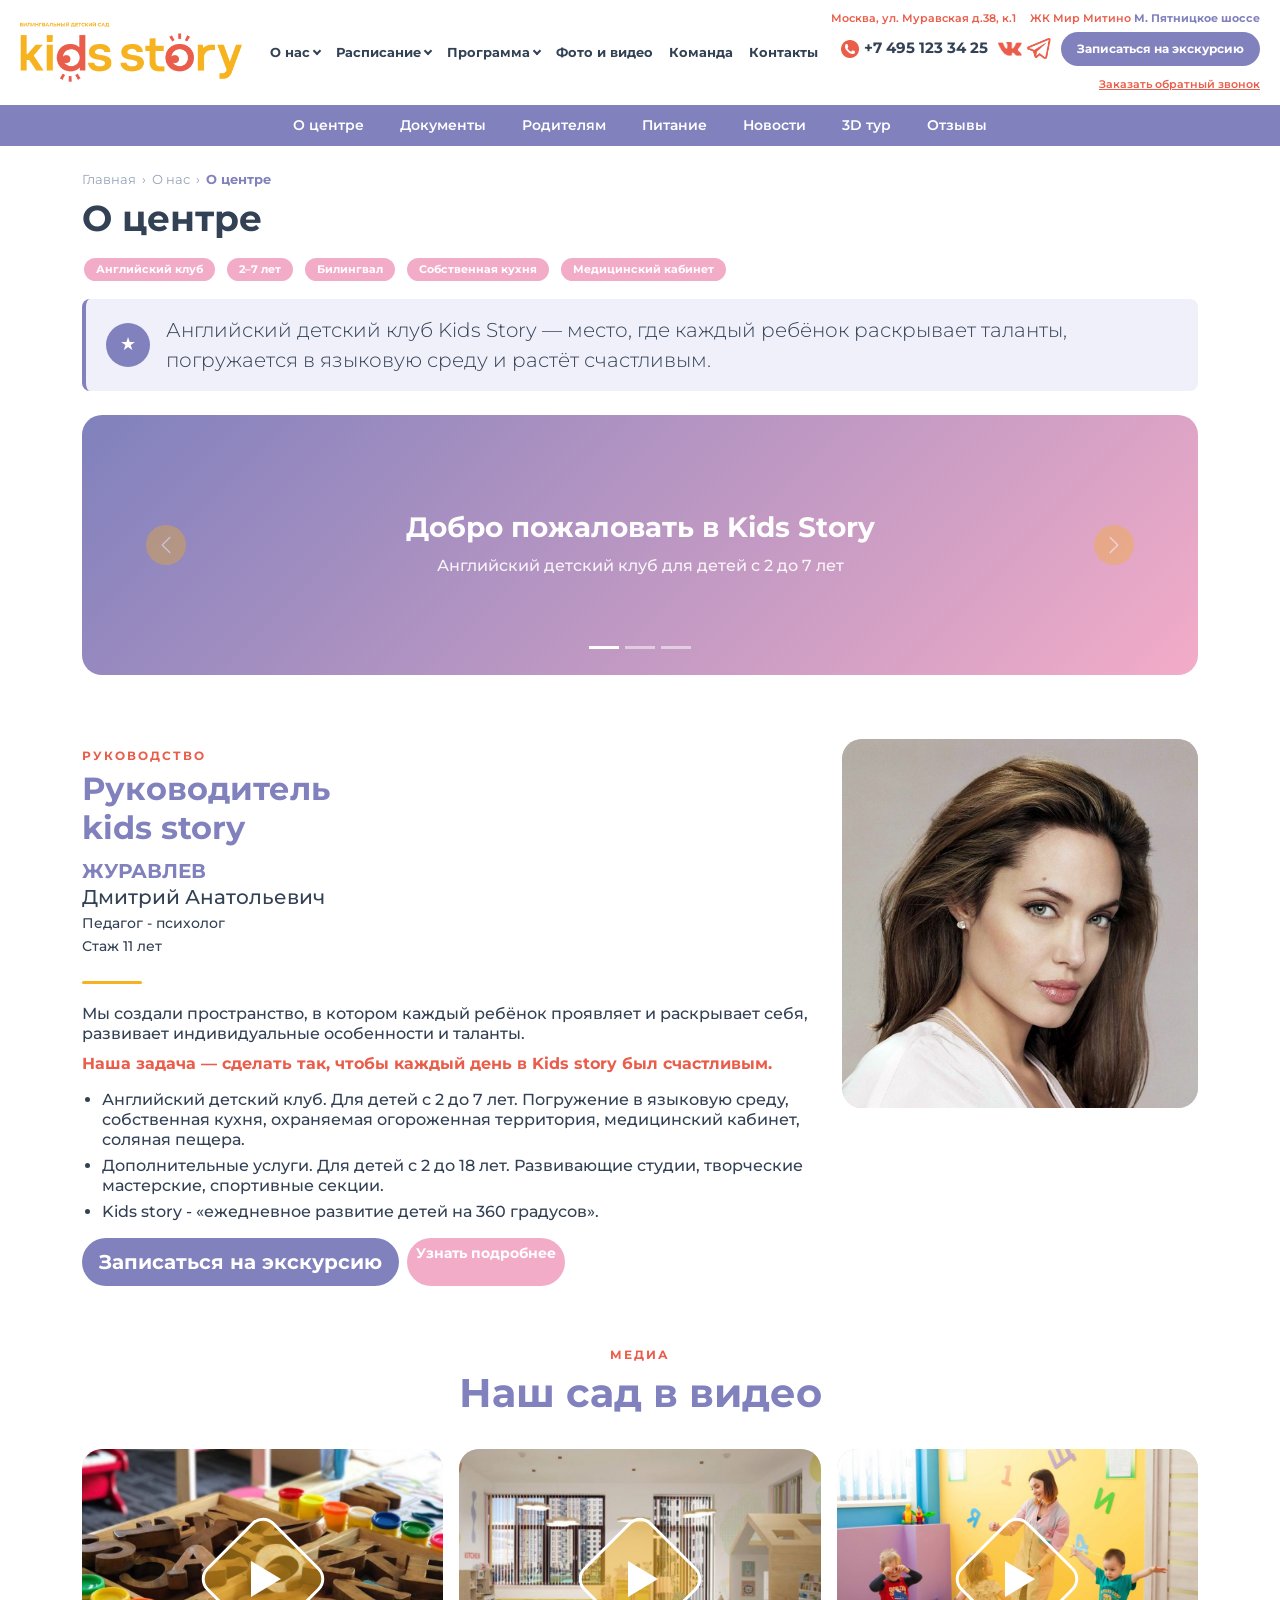
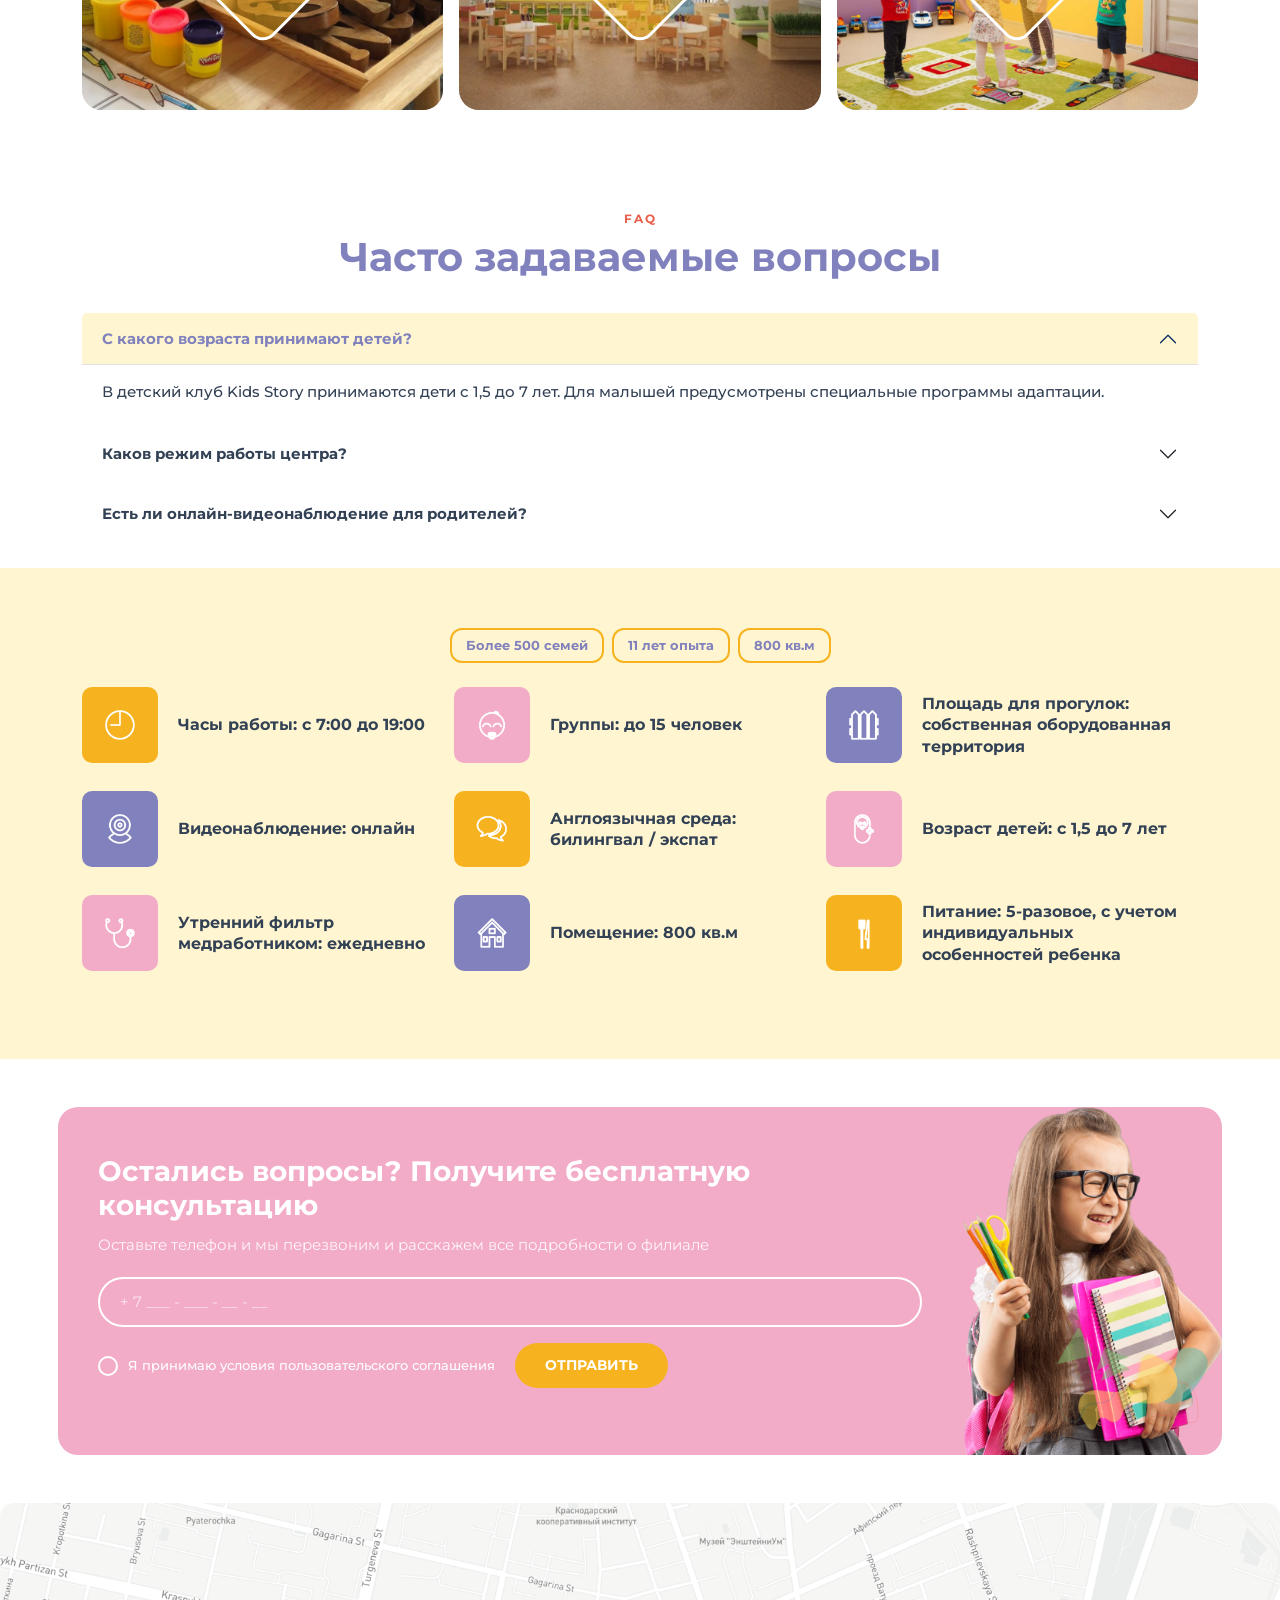
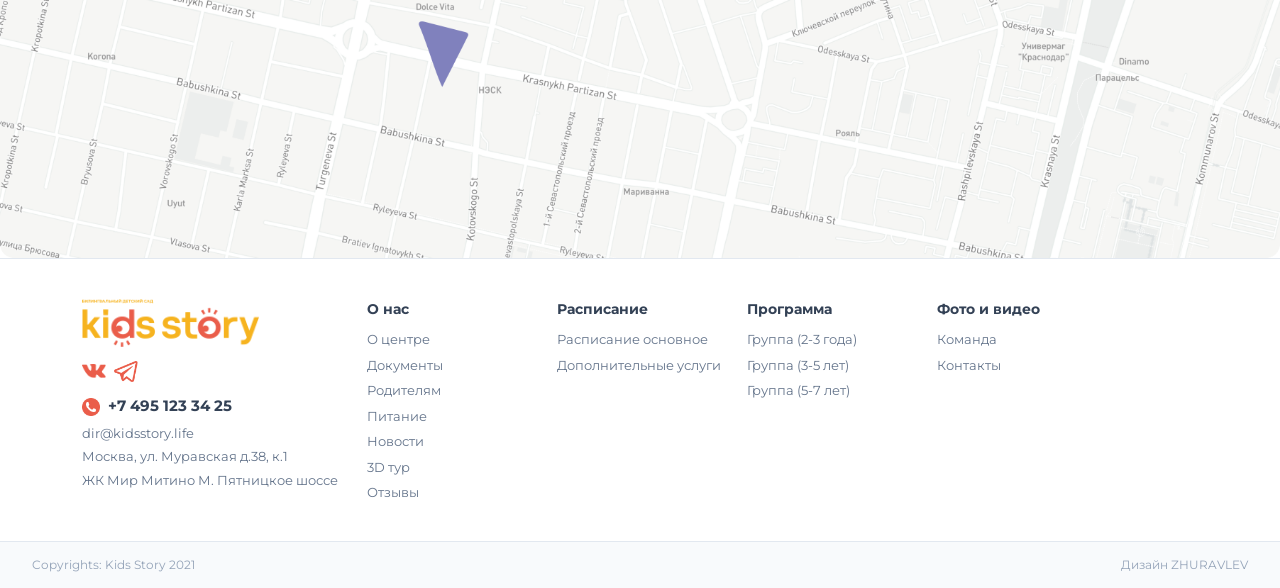
==== commit ef6d508d: "The website is being migrated to a responsive grid container with flexible element positioning via F" ====
--- a/about.html
+++ b/about.html
@@ -141,6 +141,12 @@
     .accordion-button:not(.collapsed) { color: #8081BD; background: #FFF6D1; }
     .accordion-button:focus { box-shadow: none; }
 
+    .info-badge { background: #FFF6D1; color: #8081BD; border-radius: 12px; padding: 6px 14px; font-size: 13px; font-weight: 700; border: 2px solid #F6B31F; }
+    .section-label { font-size: 12px; font-weight: 700; letter-spacing: 2px; text-transform: uppercase; color: #EA5D4A; }
+    .highlight-box { background: #f0f0fa; border-left: 4px solid #8081BD; border-radius: 8px; padding: 16px 20px; }
+    .tag-pill { display: inline-block; background: #F3ACC8; color: #fff; font-size: 11px; font-weight: 700; border-radius: 20px; padding: 3px 12px; margin: 2px; }
+    .icon-circle { width: 44px; height: 44px; border-radius: 50%; background: #8081BD; display: inline-flex; align-items: center; justify-content: center; color: #fff; font-size: 18px; flex-shrink: 0; }
+
     @media (max-width: 1025px) {
       .director-photo-wrap { height: auto; aspect-ratio: 4/3; }
       .about-questions { margin: 0 24px 32px; }
@@ -254,7 +260,7 @@
     </header>
 
     <div class="subheader">
-      <div class="container-fluid px-3 px-md-4">
+      <div class="container px-3 px-md-4">
         <nav class="submenu">
           <a href="about.html" class="submenu-link">О центре</a>
           <a href="#" class="submenu-link d-none d-sm-inline">Документы</a>
@@ -281,6 +287,23 @@
           <h1 class="page-title">О центре</h1>
         </div>
 
+        <div class="d-flex flex-wrap gap-2 mt-3 justify-content-start">
+          <span class="tag-pill">Английский клуб</span>
+          <span class="tag-pill">2–7 лет</span>
+          <span class="tag-pill">Билингвал</span>
+          <span class="tag-pill">Собственная кухня</span>
+          <span class="tag-pill d-none d-md-inline-block">Медицинский кабинет</span>
+        </div>
+
+        <div class="highlight-box mt-3 d-none d-lg-block">
+          <div class="d-flex align-items-center gap-3">
+            <span class="icon-circle">★</span>
+            <p class="mb-0 lead text-start" style="color:#334155;">
+              Английский детский клуб Kids Story — место, где каждый ребёнок раскрывает таланты, погружается в языковую среду и растёт счастливым.
+            </p>
+          </div>
+        </div>
+
         <div class="slide-wrap my-4">
           <div id="heroCarousel" class="carousel slide" data-bs-ride="carousel">
             <div class="carousel-indicators">
@@ -334,14 +357,15 @@
       <section class="director-section">
         <div class="container">
           <div class="row align-items-start g-4">
-            <div class="col-12 col-md-5 col-lg-4">
+            <div class="col-12 col-md-5 col-lg-4 order-md-2">
               <div class="director-photo-wrap">
                 <img src="images/team1.jpg" alt="Руководитель"
                   class="director-photo">
               </div>
             </div>
-            <div class="col-12 col-md-7 col-lg-8">
+            <div class="col-12 col-md-7 col-lg-8 order-md-1">
               <div class="director-info">
+                <p class="section-label mb-1">Руководство</p>
                 <p class="director-role">Руководитель<br>kids story</p>
                 <p class="director-name-last">ЖУРАВЛЕВ</p>
                 <p class="director-name-first">Дмитрий Анатольевич</p>
@@ -364,6 +388,17 @@
                   <li>Kids story - «ежедневное развитие детей на 360
                     градусов».</li>
                 </ul>
+                <div class="d-flex gap-2 mt-3 flex-wrap justify-content-start">
+                  <a href="#" class="btn btn-lg"
+                    style="background:#8081BD;color:#fff;border-radius:30px;font-weight:700;"
+                    data-bs-toggle="modal" data-bs-target="#excursionModal">
+                    Записаться на экскурсию
+                  </a>
+                  <a href="#" class="btn btn-sm"
+                    style="background:#F3ACC8;color:#fff;border-radius:30px;font-weight:700;">
+                    Узнать подробнее
+                  </a>
+                </div>
               </div>
             </div>
           </div>
@@ -372,7 +407,8 @@
 
       <section class="video-section">
         <div class="container">
-          <h2 class="section-heading">Наш сад в видео</h2>
+          <p class="section-label text-center mb-1">Медиа</p>
+          <h2 class="section-heading text-center">Наш сад в видео</h2>
           <div class="row g-3">
             <div class="col-12 col-md-6 col-lg-4">
               <div class="video-card">
@@ -407,7 +443,8 @@
 
       <section class="faq-section d-none d-md-block">
         <div class="container">
-          <h2 class="section-heading">Часто задаваемые вопросы</h2>
+          <p class="section-label text-center mb-1">FAQ</p>
+          <h2 class="section-heading text-center">Часто задаваемые вопросы</h2>
           <div class="accordion" id="faqAccordion">
             <div class="accordion-item border-0 mb-2">
               <h2 class="accordion-header">
@@ -456,6 +493,11 @@
 
       <section class="about-features-wrap">
         <div class="container">
+          <div class="d-flex flex-wrap gap-2 justify-content-center mb-4">
+            <span class="info-badge">Более 500 семей</span>
+            <span class="info-badge d-none d-md-inline-block">11 лет опыта</span>
+            <span class="info-badge">800 кв.м</span>
+          </div>
           <div class="row g-0">
             <div class="col-12 col-sm-6 col-lg-4">
               <div class="info-item">
@@ -533,15 +575,17 @@
               бесплатную консультацию</h2>
             <p class="questions-desc--white">Оставьте телефон и мы перезвоним и
               расскажем все подробности о филиале</p>
-            <input type="tel" class="questions-input"
-              placeholder="+ 7 ___ - ___ - __ - __">
+            <div class="mb-3">
+              <input type="tel" class="form-control questions-input"
+                placeholder="+ 7 ___ - ___ - __ - __">
+            </div>
             <div class="questions-row">
               <div class="questions-checkbox" onclick="toggleCheckbox(this)">
                 <span class="checkbox-dot checkbox-dot--toggle"></span>
                 <span class="checkbox-label">Я принимаю условия
                   пользовательского соглашения</span>
               </div>
-              <button class="questions-btn--yellow">ОТПРАВИТЬ</button>
+              <button class="btn questions-btn--yellow">ОТПРАВИТЬ</button>
             </div>
           </div>
           <div class="questions-right d-none d-lg-flex">
@@ -662,7 +706,10 @@
             </div>
           </div>
           <div class="modal-footer border-0">
-            <button type="button" class="btn btn-primary">ОТПРАВИТЬ</button>
+            <button type="button" class="btn btn-primary btn-lg">ОТПРАВИТЬ</button>
+            <button type="button" class="btn btn-sm"
+              style="background:#e2e8f0;color:#334155;border-radius:30px;font-weight:600;"
+              data-bs-dismiss="modal">Отмена</button>
           </div>
         </div>
       </div>
